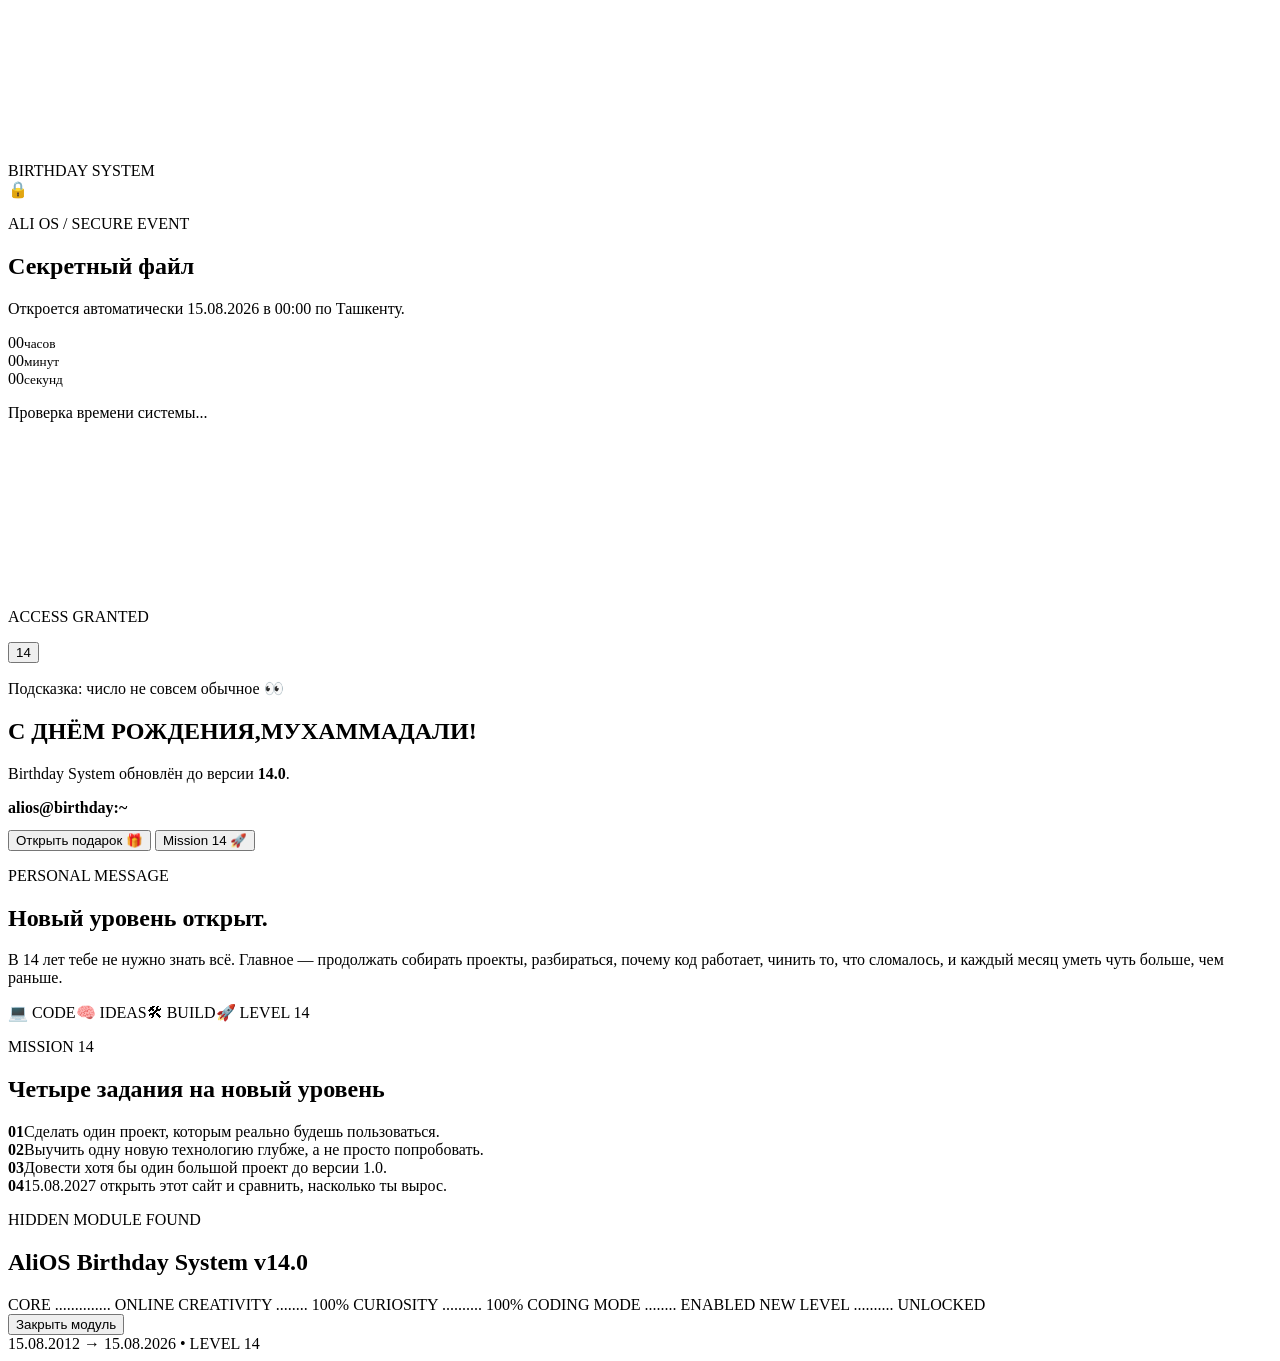
==== birthday/index.html @ af2188cc "Add birthday surprise page" ====
<!DOCTYPE html>
<html lang="ru">
<head>
  <meta charset="UTF-8">
  <meta name="viewport" content="width=device-width, initial-scale=1.0">
  <meta name="theme-color" content="#03050a">
  <title>Muhammadali • Level 14</title>
  <link rel="stylesheet" href="main.css">
</head>
<body>
  <canvas id="backgroundCanvas" aria-hidden="true"></canvas>

  <main id="lockedScreen" class="screen">
    <section class="glass-card lock-card">
      <div class="status-chip"><span class="dot"></span> BIRTHDAY SYSTEM</div>
      <div class="lock-icon">🔒</div>
      <p class="eyebrow">ALI OS / SECURE EVENT</p>
      <h1>Секретный файл</h1>
      <p class="muted">Откроется автоматически 15.08.2026 в 00:00 по Ташкенту.</p>

      <div class="countdown" aria-label="Обратный отсчёт">
        <div><span id="hours">00</span><small>часов</small></div>
        <div><span id="minutes">00</span><small>минут</small></div>
        <div><span id="seconds">00</span><small>секунд</small></div>
      </div>

      <div class="progress"><div id="progressBar"></div></div>
      <p id="lockStatus" class="tiny">Проверка времени системы...</p>
    </section>
  </main>

  <main id="birthdayScreen" class="screen hidden">
    <canvas id="confetti" aria-hidden="true"></canvas>

    <section class="birthday-content">
      <p class="access">ACCESS GRANTED</p>
      <button id="ageButton" class="age" aria-label="Возраст 14">14</button>
      <p class="hint">Подсказка: число не совсем обычное 👀</p>

      <h1 class="birthday-title">С ДНЁМ РОЖДЕНИЯ,<span>МУХАММАДАЛИ!</span></h1>
      <p class="lead">Birthday System обновлён до версии <b>14.0</b>.</p>

      <section class="terminal glass-card">
        <div class="terminal-top">
          <span></span><span></span><span></span>
          <b>alios@birthday:~</b>
        </div>
        <pre id="terminalText"></pre>
      </section>

      <div class="actions">
        <button id="surpriseButton" class="primary-btn">Открыть подарок 🎁</button>
        <button id="missionButton" class="ghost-btn">Mission 14 🚀</button>
      </div>

      <section id="secret" class="glass-card secret hidden">
        <p class="eyebrow">PERSONAL MESSAGE</p>
        <h2>Новый уровень открыт.</h2>
        <p>В 14 лет тебе не нужно знать всё. Главное — продолжать собирать проекты, разбираться, почему код работает, чинить то, что сломалось, и каждый месяц уметь чуть больше, чем раньше.</p>
        <div class="badges">
          <span>💻 CODE</span><span>🧠 IDEAS</span><span>🛠 BUILD</span><span>🚀 LEVEL 14</span>
        </div>
      </section>

      <section id="missionPanel" class="glass-card mission hidden">
        <p class="eyebrow">MISSION 14</p>
        <h2>Четыре задания на новый уровень</h2>
        <div class="mission-grid">
          <article><b>01</b><span>Сделать один проект, которым реально будешь пользоваться.</span></article>
          <article><b>02</b><span>Выучить одну новую технологию глубже, а не просто попробовать.</span></article>
          <article><b>03</b><span>Довести хотя бы один большой проект до версии 1.0.</span></article>
          <article><b>04</b><span>15.08.2027 открыть этот сайт и сравнить, насколько ты вырос.</span></article>
        </div>
      </section>

      <section id="easterEgg" class="easter-egg hidden">
        <div class="easter-window">
          <p class="eyebrow">HIDDEN MODULE FOUND</p>
          <h2>AliOS Birthday System v14.0</h2>
          <div class="boot-list">
            <span>CORE .............. ONLINE</span>
            <span>CREATIVITY ........ 100%</span>
            <span>CURIOSITY .......... 100%</span>
            <span>CODING MODE ........ ENABLED</span>
            <span>NEW LEVEL .......... UNLOCKED</span>
          </div>
          <button id="closeEgg" class="primary-btn">Закрыть модуль</button>
        </div>
      </section>

      <footer>15.08.2012 → 15.08.2026 • LEVEL 14</footer>
    </section>
  </main>

  <script src="main.js"></script>
</body>
</html>
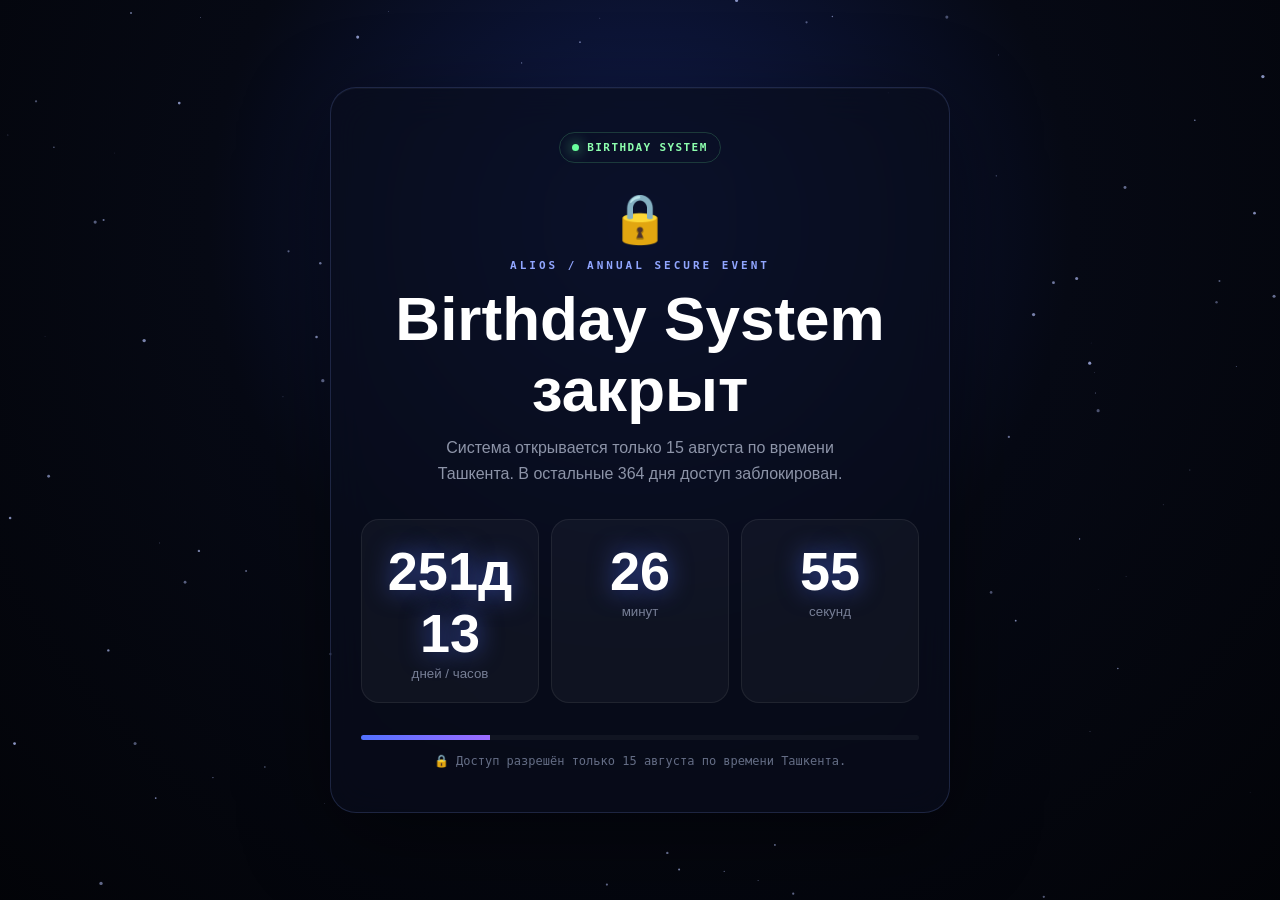
==== commit cb89de9e: "Update Birthday System annual lock" ====
--- a/birthday/index.html
+++ b/birthday/index.html
@@ -1,97 +1,8 @@
 <!DOCTYPE html>
-<html lang="ru">
-<head>
-  <meta charset="UTF-8">
-  <meta name="viewport" content="width=device-width, initial-scale=1.0">
-  <meta name="theme-color" content="#03050a">
-  <title>Muhammadali • Level 14</title>
-  <link rel="stylesheet" href="main.css">
-</head>
-<body>
-  <canvas id="backgroundCanvas" aria-hidden="true"></canvas>
-
-  <main id="lockedScreen" class="screen">
-    <section class="glass-card lock-card">
-      <div class="status-chip"><span class="dot"></span> BIRTHDAY SYSTEM</div>
-      <div class="lock-icon">🔒</div>
-      <p class="eyebrow">ALI OS / SECURE EVENT</p>
-      <h1>Секретный файл</h1>
-      <p class="muted">Откроется автоматически 15.08.2026 в 00:00 по Ташкенту.</p>
-
-      <div class="countdown" aria-label="Обратный отсчёт">
-        <div><span id="hours">00</span><small>часов</small></div>
-        <div><span id="minutes">00</span><small>минут</small></div>
-        <div><span id="seconds">00</span><small>секунд</small></div>
-      </div>
-
-      <div class="progress"><div id="progressBar"></div></div>
-      <p id="lockStatus" class="tiny">Проверка времени системы...</p>
-    </section>
-  </main>
-
-  <main id="birthdayScreen" class="screen hidden">
-    <canvas id="confetti" aria-hidden="true"></canvas>
-
-    <section class="birthday-content">
-      <p class="access">ACCESS GRANTED</p>
-      <button id="ageButton" class="age" aria-label="Возраст 14">14</button>
-      <p class="hint">Подсказка: число не совсем обычное 👀</p>
-
-      <h1 class="birthday-title">С ДНЁМ РОЖДЕНИЯ,<span>МУХАММАДАЛИ!</span></h1>
-      <p class="lead">Birthday System обновлён до версии <b>14.0</b>.</p>
-
-      <section class="terminal glass-card">
-        <div class="terminal-top">
-          <span></span><span></span><span></span>
-          <b>alios@birthday:~</b>
-        </div>
-        <pre id="terminalText"></pre>
-      </section>
-
-      <div class="actions">
-        <button id="surpriseButton" class="primary-btn">Открыть подарок 🎁</button>
-        <button id="missionButton" class="ghost-btn">Mission 14 🚀</button>
-      </div>
-
-      <section id="secret" class="glass-card secret hidden">
-        <p class="eyebrow">PERSONAL MESSAGE</p>
-        <h2>Новый уровень открыт.</h2>
-        <p>В 14 лет тебе не нужно знать всё. Главное — продолжать собирать проекты, разбираться, почему код работает, чинить то, что сломалось, и каждый месяц уметь чуть больше, чем раньше.</p>
-        <div class="badges">
-          <span>💻 CODE</span><span>🧠 IDEAS</span><span>🛠 BUILD</span><span>🚀 LEVEL 14</span>
-        </div>
-      </section>
-
-      <section id="missionPanel" class="glass-card mission hidden">
-        <p class="eyebrow">MISSION 14</p>
-        <h2>Четыре задания на новый уровень</h2>
-        <div class="mission-grid">
-          <article><b>01</b><span>Сделать один проект, которым реально будешь пользоваться.</span></article>
-          <article><b>02</b><span>Выучить одну новую технологию глубже, а не просто попробовать.</span></article>
-          <article><b>03</b><span>Довести хотя бы один большой проект до версии 1.0.</span></article>
-          <article><b>04</b><span>15.08.2027 открыть этот сайт и сравнить, насколько ты вырос.</span></article>
-        </div>
-      </section>
-
-      <section id="easterEgg" class="easter-egg hidden">
-        <div class="easter-window">
-          <p class="eyebrow">HIDDEN MODULE FOUND</p>
-          <h2>AliOS Birthday System v14.0</h2>
-          <div class="boot-list">
-            <span>CORE .............. ONLINE</span>
-            <span>CREATIVITY ........ 100%</span>
-            <span>CURIOSITY .......... 100%</span>
-            <span>CODING MODE ........ ENABLED</span>
-            <span>NEW LEVEL .......... UNLOCKED</span>
-          </div>
-          <button id="closeEgg" class="primary-btn">Закрыть модуль</button>
-        </div>
-      </section>
-
-      <footer>15.08.2012 → 15.08.2026 • LEVEL 14</footer>
-    </section>
-  </main>
-
-  <script src="main.js"></script>
-</body>
-</html>
+<html lang="ru"><head><meta charset="UTF-8"><meta name="viewport" content="width=device-width,initial-scale=1.0"><meta name="theme-color" content="#03050a"><title>Muhammadali • Birthday System</title><link rel="stylesheet" href="main.css?v=20260814-3"></head><body>
+<canvas id="backgroundCanvas" aria-hidden="true"></canvas>
+<main id="lockedScreen" class="screen"><section class="glass-card lock-card"><div class="status-chip"><span class="dot"></span> BIRTHDAY SYSTEM</div><div class="lock-icon">🔒</div><p class="eyebrow">ALIOS / ANNUAL SECURE EVENT</p><h1>Birthday System закрыт</h1><p class="muted">Система открывается только 15 августа по времени Ташкента. В остальные 364 дня доступ заблокирован.</p><div class="countdown"><div><span id="hours">00</span><small>дней / часов</small></div><div><span id="minutes">00</span><small>минут</small></div><div><span id="seconds">00</span><small>секунд</small></div></div><div class="progress"><div id="progressBar"></div></div><p id="lockStatus" class="tiny">Проверка времени системы...</p></section></main>
+<main id="birthdayScreen" class="screen hidden"><canvas id="confetti"></canvas><section class="birthday-content"><p class="access">ACCESS GRANTED • AUGUST 15</p><button id="ageButton" class="age">14</button><p class="hint">Подсказка: 👀 иногда стоит нажимать на странные вещи</p><h1 class="birthday-title">С ДНЁМ РОЖДЕНИЯ,<span>МУХАММАДАЛИ!</span></h1><p class="lead">Birthday System <b>14.0</b> активен только сегодня.</p><section class="terminal glass-card"><div class="terminal-top"><span></span><span></span><span></span><b>alios@birthday:~</b></div><pre id="terminalText"></pre></section><div class="actions"><button id="surpriseButton" class="primary-btn">Открыть подарок 🎁</button><button id="missionButton" class="ghost-btn">Mission 14 🚀</button></div>
+<section id="secret" class="glass-card secret hidden"><p class="eyebrow">PERSONAL MESSAGE</p><h2>Новый уровень открыт.</h2><p>Продолжай создавать проекты, понимать код глубже и доводить идеи до работающего результата.</p><div class="badges"><span>💻 CODE</span><span>🧠 IDEAS</span><span>🛠 BUILD</span><span>🚀 LEVEL 14</span></div></section>
+<section id="missionPanel" class="glass-card mission hidden"><p class="eyebrow">MISSION 14</p><h2>Четыре задания</h2><div class="mission-grid"><article><b>01</b><span>Сделать проект, которым будешь пользоваться.</span></article><article><b>02</b><span>Глубже изучить новую технологию.</span></article><article><b>03</b><span>Довести большой проект до версии 1.0.</span></article><article><b>04</b><span>15.08.2027 сравнить свой новый уровень.</span></article></div></section>
+<section id="easterEgg" class="easter-egg hidden"><div class="easter-window"><p class="eyebrow">HIDDEN MODULE FOUND</p><h2>AliOS Birthday System v14.0</h2><div class="boot-list"><span>CORE .............. ONLINE</span><span>CREATIVITY ........ 100%</span><span>CURIOSITY .......... 100%</span><span>CODING MODE ........ ENABLED</span><span>NEW LEVEL .......... UNLOCKED</span></div><button id="closeEgg" class="primary-btn">Закрыть модуль</button></div></section><footer>15.08.2012 • ANNUAL ACCESS WINDOW: 15 AUGUST</footer></section></main><script src="main.js?v=20260814-3"></script></body></html>
--- a/birthday/main.css
+++ b/birthday/main.css
@@ -0,0 +1 @@
+*{box-sizing:border-box}html{scroll-behavior:smooth}body{margin:0;background:#03050a;color:#fff;font-family:Inter,Poppins,Arial,sans-serif;overflow-x:hidden}button{font:inherit}.hidden{display:none!important}.screen{position:relative;min-height:100vh;display:flex;align-items:center;justify-content:center;padding:32px 18px}#backgroundCanvas,#confetti{position:fixed;inset:0;width:100%;height:100%;pointer-events:none}#backgroundCanvas{z-index:0}#confetti{z-index:2}.glass-card{background:rgba(9,13,29,.72);border:1px solid rgba(135,159,255,.18);box-shadow:0 25px 90px rgba(0,0,0,.45),inset 0 1px rgba(255,255,255,.04);backdrop-filter:blur(20px);border-radius:26px}.lock-card{position:relative;z-index:1;width:min(620px,100%);padding:44px 30px;text-align:center}.status-chip{display:inline-flex;gap:8px;align-items:center;padding:8px 12px;border:1px solid rgba(109,255,154,.18);border-radius:999px;font:700 11px monospace;letter-spacing:1.4px;color:#8dffae}.dot{width:7px;height:7px;border-radius:50%;background:#69ff9c;box-shadow:0 0 14px #69ff9c}.lock-icon{font-size:48px;margin:28px 0 12px}.eyebrow{font:700 11px monospace;letter-spacing:3px;color:#91a6ff}.lock-card h1{margin:8px 0 10px;font-size:clamp(34px,8vw,62px)}.muted{margin:0 auto;color:#8d94a8;max-width:440px;line-height:1.6}.countdown{display:grid;grid-template-columns:repeat(3,1fr);gap:12px;margin:32px 0}.countdown div{padding:20px 8px;background:rgba(255,255,255,.035);border:1px solid rgba(255,255,255,.07);border-radius:18px}.countdown span{display:block;font-size:clamp(30px,8vw,54px);font-weight:800;text-shadow:0 0 25px rgba(81,111,255,.6)}.countdown small{color:#777f96}.progress{height:5px;background:#111522;border-radius:99px;overflow:hidden}.progress div{height:100%;width:0;background:linear-gradient(90deg,#5271ff,#9b6cff);transition:width .5s}.tiny{font:12px monospace;color:#646d85;margin:14px 0 0}.birthday-content{position:relative;z-index:3;width:min(880px,100%);text-align:center;padding:50px 0}.access{font:700 12px monospace;letter-spacing:5px;color:#75ffa1;animation:pulse 1.2s infinite alternate}.age{display:block;margin:8px auto 0;border:0;background:linear-gradient(180deg,#fff,#91a9ff 55%,#4968ff);background-clip:text;-webkit-background-clip:text;color:transparent;font-size:clamp(130px,32vw,260px);font-weight:900;line-height:.85;cursor:pointer;filter:drop-shadow(0 0 35px rgba(73,104,255,.35));animation:levelIn 1s cubic-bezier(.16,.8,.25,1)}.hint{font-size:12px;color:#505970;margin:12px 0 26px}.birthday-title{font-size:clamp(28px,7vw,54px);line-height:1.05;margin:0}.birthday-title span{display:block;color:#8fa7ff}.lead{color:#9098ad;font-size:18px}.terminal{margin:36px auto 24px;max-width:680px;text-align:left;overflow:hidden}.terminal-top{height:44px;background:#0e1119;display:flex;align-items:center;gap:7px;padding:0 14px}.terminal-top span{width:10px;height:10px;border-radius:50%;background:#ff605c}.terminal-top span:nth-child(2){background:#ffbd44}.terminal-top span:nth-child(3){background:#00ca4e}.terminal-top b{margin-left:8px;color:#697187;font:11px monospace}.terminal pre{min-height:210px;margin:0;padding:22px;color:#80ffa7;font:13px/1.75 Consolas,monospace;white-space:pre-wrap}.actions{display:flex;justify-content:center;gap:12px;flex-wrap:wrap}.primary-btn,.ghost-btn{border-radius:14px;padding:15px 22px;font-weight:800;cursor:pointer;transition:.2s}.primary-btn{border:0;background:#fff;color:#080a10}.ghost-btn{color:#fff;background:rgba(255,255,255,.04);border:1px solid rgba(255,255,255,.12)}.primary-btn:hover,.ghost-btn:hover{transform:translateY(-3px)}.secret,.mission{max-width:680px;margin:24px auto 0;padding:30px;text-align:left;animation:reveal .5s ease}.secret h2,.mission h2{font-size:30px;margin:8px 0 12px}.secret>p:not(.eyebrow){color:#a5abba;line-height:1.75}.badges{display:flex;gap:8px;flex-wrap:wrap;margin-top:20px}.badges span{padding:9px 12px;border-radius:10px;background:rgba(110,137,255,.09);border:1px solid rgba(110,137,255,.18);font:700 11px monospace}.mission-grid{display:grid;grid-template-columns:1fr 1fr;gap:10px}.mission-grid article{padding:18px;border:1px solid rgba(255,255,255,.07);border-radius:15px;background:rgba(255,255,255,.025)}.mission-grid b{display:block;color:#88a0ff;font:22px monospace;margin-bottom:8px}.mission-grid span{color:#a5abba;line-height:1.5}.easter-egg{position:fixed;z-index:20;inset:0;background:rgba(0,0,0,.88);display:flex;align-items:center;justify-content:center;padding:20px}.easter-window{width:min(620px,100%);border:1px solid #5271ff;border-radius:22px;background:#060914;box-shadow:0 0 100px rgba(82,113,255,.28);padding:34px;text-align:left;animation:levelIn .45s ease}.easter-window h2{font-size:clamp(26px,7vw,44px)}.boot-list{display:grid;gap:10px;margin:25px 0;color:#79ffa1;font:13px/1.6 monospace}footer{margin-top:45px;color:#424a60;font:11px monospace;letter-spacing:2px}@keyframes pulse{to{opacity:.35}}@keyframes levelIn{from{opacity:0;transform:scale(.55) rotate(-5deg)}to{opacity:1;transform:none}}@keyframes reveal{from{opacity:0;transform:translateY(18px)}to{opacity:1;transform:none}}@media(max-width:600px){.lock-card{padding:34px 16px}.countdown{gap:7px}.countdown div{padding:16px 5px}.mission-grid{grid-template-columns:1fr}.terminal pre{font-size:11px}.secret,.mission{padding:22px}.birthday-content{padding-top:30px}}
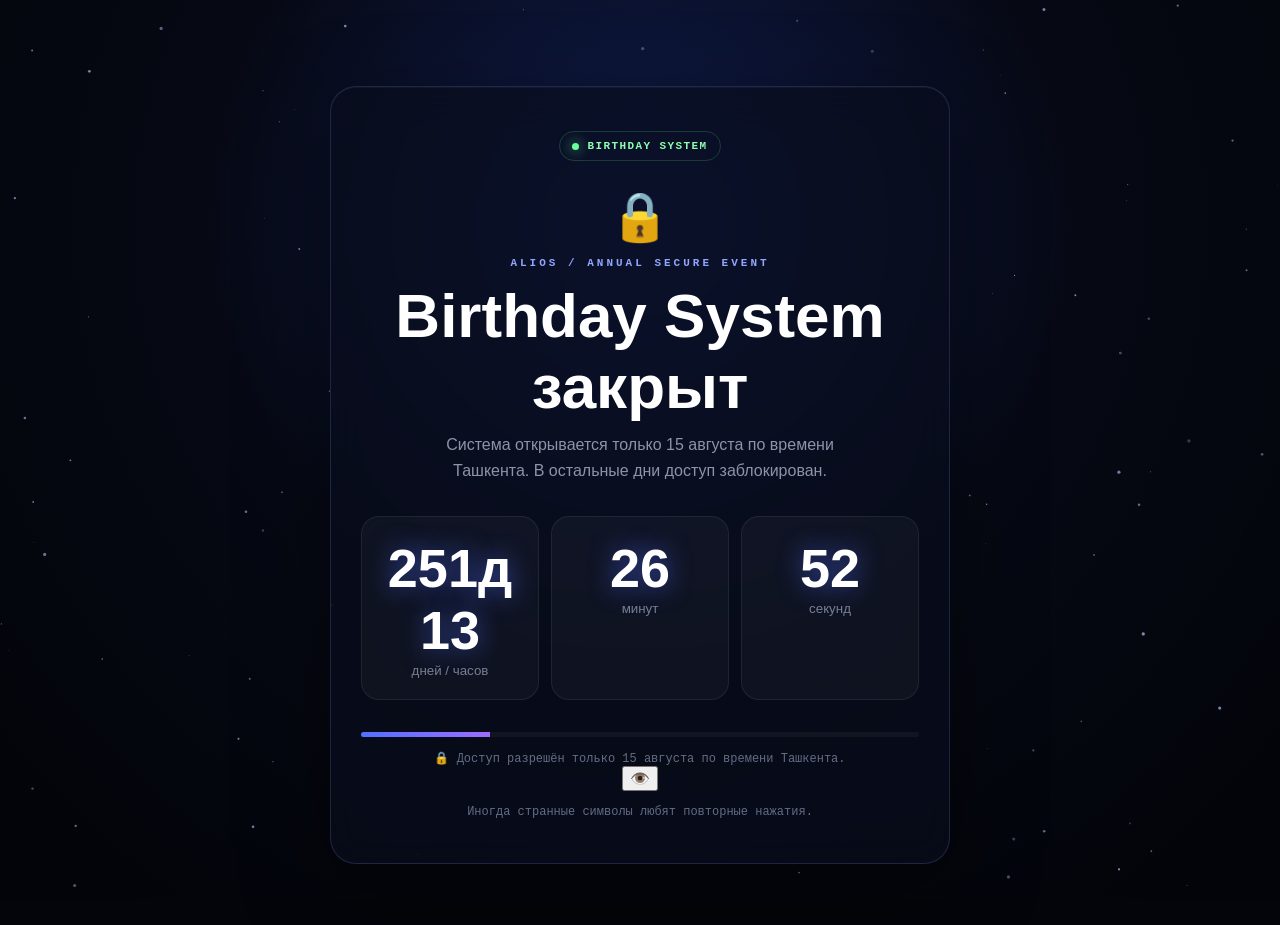
==== commit 29822f38: "Improve birthday navigation and theme" ====
--- a/birthday/index.html
+++ b/birthday/index.html
@@ -1,8 +1,96 @@
 <!DOCTYPE html>
-<html lang="ru"><head><meta charset="UTF-8"><meta name="viewport" content="width=device-width,initial-scale=1.0"><meta name="theme-color" content="#03050a"><title>Muhammadali • Birthday System</title><link rel="stylesheet" href="main.css?v=20260814-3"></head><body>
-<canvas id="backgroundCanvas" aria-hidden="true"></canvas>
-<main id="lockedScreen" class="screen"><section class="glass-card lock-card"><div class="status-chip"><span class="dot"></span> BIRTHDAY SYSTEM</div><div class="lock-icon">🔒</div><p class="eyebrow">ALIOS / ANNUAL SECURE EVENT</p><h1>Birthday System закрыт</h1><p class="muted">Система открывается только 15 августа по времени Ташкента. В остальные 364 дня доступ заблокирован.</p><div class="countdown"><div><span id="hours">00</span><small>дней / часов</small></div><div><span id="minutes">00</span><small>минут</small></div><div><span id="seconds">00</span><small>секунд</small></div></div><div class="progress"><div id="progressBar"></div></div><p id="lockStatus" class="tiny">Проверка времени системы...</p></section></main>
-<main id="birthdayScreen" class="screen hidden"><canvas id="confetti"></canvas><section class="birthday-content"><p class="access">ACCESS GRANTED • AUGUST 15</p><button id="ageButton" class="age">14</button><p class="hint">Подсказка: 👀 иногда стоит нажимать на странные вещи</p><h1 class="birthday-title">С ДНЁМ РОЖДЕНИЯ,<span>МУХАММАДАЛИ!</span></h1><p class="lead">Birthday System <b>14.0</b> активен только сегодня.</p><section class="terminal glass-card"><div class="terminal-top"><span></span><span></span><span></span><b>alios@birthday:~</b></div><pre id="terminalText"></pre></section><div class="actions"><button id="surpriseButton" class="primary-btn">Открыть подарок 🎁</button><button id="missionButton" class="ghost-btn">Mission 14 🚀</button></div>
-<section id="secret" class="glass-card secret hidden"><p class="eyebrow">PERSONAL MESSAGE</p><h2>Новый уровень открыт.</h2><p>Продолжай создавать проекты, понимать код глубже и доводить идеи до работающего результата.</p><div class="badges"><span>💻 CODE</span><span>🧠 IDEAS</span><span>🛠 BUILD</span><span>🚀 LEVEL 14</span></div></section>
-<section id="missionPanel" class="glass-card mission hidden"><p class="eyebrow">MISSION 14</p><h2>Четыре задания</h2><div class="mission-grid"><article><b>01</b><span>Сделать проект, которым будешь пользоваться.</span></article><article><b>02</b><span>Глубже изучить новую технологию.</span></article><article><b>03</b><span>Довести большой проект до версии 1.0.</span></article><article><b>04</b><span>15.08.2027 сравнить свой новый уровень.</span></article></div></section>
-<section id="easterEgg" class="easter-egg hidden"><div class="easter-window"><p class="eyebrow">HIDDEN MODULE FOUND</p><h2>AliOS Birthday System v14.0</h2><div class="boot-list"><span>CORE .............. ONLINE</span><span>CREATIVITY ........ 100%</span><span>CURIOSITY .......... 100%</span><span>CODING MODE ........ ENABLED</span><span>NEW LEVEL .......... UNLOCKED</span></div><button id="closeEgg" class="primary-btn">Закрыть модуль</button></div></section><footer>15.08.2012 • ANNUAL ACCESS WINDOW: 15 AUGUST</footer></section></main><script src="main.js?v=20260814-3"></script></body></html>+<html lang="ru">
+<head>
+  <meta charset="UTF-8">
+  <meta name="viewport" content="width=device-width,initial-scale=1.0">
+  <meta name="theme-color" content="#03050a">
+  <title>Muhammadali • Birthday System</title>
+  <link rel="stylesheet" href="main.css?v=20260814-5">
+</head>
+<body>
+  <canvas id="backgroundCanvas" aria-hidden="true"></canvas>
+
+  <nav class="system-nav" aria-label="Birthday navigation">
+    <a class="nav-pill" href="../?v=20260814-5">← Назад</a>
+    <button class="nav-pill" id="birthdayThemeButton" type="button" aria-label="Сменить тему">☀️ Светлая</button>
+  </nav>
+
+  <main id="lockedScreen" class="screen">
+    <section class="glass-card lock-card">
+      <div class="status-chip"><span class="dot"></span> BIRTHDAY SYSTEM</div>
+      <div class="lock-icon">🔒</div>
+      <p class="eyebrow">ALIOS / ANNUAL SECURE EVENT</p>
+      <h1>Birthday System закрыт</h1>
+      <p class="muted">Система открывается только 15 августа по времени Ташкента. В остальные дни доступ заблокирован.</p>
+      <div class="countdown">
+        <div><span id="hours">00</span><small>дней / часов</small></div>
+        <div><span id="minutes">00</span><small>минут</small></div>
+        <div><span id="seconds">00</span><small>секунд</small></div>
+      </div>
+      <div class="progress"><div id="progressBar"></div></div>
+      <p id="lockStatus" class="tiny">Проверка времени системы...</p>
+      <button id="lockedEgg" class="egg-hint no-select" type="button" aria-label="Скрытая подсказка">👁️</button>
+      <p id="lockedEggText" class="tiny no-select">Иногда странные символы любят повторные нажатия.</p>
+    </section>
+  </main>
+
+  <main id="birthdayScreen" class="screen hidden">
+    <canvas id="confetti" aria-hidden="true"></canvas>
+    <section class="birthday-content">
+      <p class="access">ACCESS GRANTED • AUGUST 15</p>
+      <button id="ageButton" class="age no-select" type="button">14</button>
+      <p class="hint no-select">Подсказка: 👀 иногда стоит нажимать на странные вещи</p>
+      <h1 class="birthday-title no-select">С ДНЁМ РОЖДЕНИЯ,<span>МУХАММАДАЛИ!</span></h1>
+      <p class="lead">Birthday System <b>14.0</b> активен только сегодня.</p>
+
+      <section class="terminal glass-card">
+        <div class="terminal-top"><span></span><span></span><span></span><b>alios@birthday:~</b></div>
+        <pre id="terminalText"></pre>
+      </section>
+
+      <div class="actions">
+        <button id="surpriseButton" class="primary-btn" type="button">Открыть подарок 🎁</button>
+        <button id="missionButton" class="ghost-btn" type="button">Mission 14 🚀</button>
+      </div>
+
+      <section id="secret" class="glass-card secret hidden">
+        <p class="eyebrow">PERSONAL MESSAGE</p><h2>Новый уровень открыт.</h2>
+        <p>Продолжай создавать проекты, понимать код глубже и доводить идеи до работающего результата.</p>
+        <div class="badges"><span>💻 CODE</span><span>🧠 IDEAS</span><span>🛠 BUILD</span><span>🚀 LEVEL 14</span></div>
+      </section>
+
+      <section id="missionPanel" class="glass-card mission hidden">
+        <p class="eyebrow">MISSION 14</p><h2>Четыре задания</h2>
+        <div class="mission-grid">
+          <article><b>01</b><span>Сделать проект, которым будешь пользоваться.</span></article>
+          <article><b>02</b><span>Глубже изучить новую технологию.</span></article>
+          <article><b>03</b><span>Довести большой проект до версии 1.0.</span></article>
+          <article><b>04</b><span>15.08.2027 сравнить свой новый уровень.</span></article>
+        </div>
+      </section>
+
+      <section id="easterEgg" class="easter-egg hidden">
+        <div class="easter-window">
+          <p class="eyebrow">HIDDEN MODULE FOUND</p>
+          <h2>AliOS Birthday System v14.0</h2>
+          <div class="boot-list"><span>CORE .............. ONLINE</span><span>CREATIVITY ........ 100%</span><span>CURIOSITY .......... 100%</span><span>CODING MODE ........ ENABLED</span><span>NEW LEVEL .......... UNLOCKED</span></div>
+          <button id="closeEgg" class="primary-btn" type="button">Закрыть модуль</button>
+        </div>
+      </section>
+
+      <footer><button id="devTrigger" class="footer-trigger no-select" type="button">15.08.2012 • ALIOS BDAY</button></footer>
+    </section>
+  </main>
+
+  <section id="devPanel" class="dev-panel hidden" aria-live="polite">
+    <div class="dev-window glass-card">
+      <p class="eyebrow">DEVELOPER MODE</p>
+      <h2>Birthday Diagnostics</h2>
+      <div class="boot-list"><span>TIMEZONE ........ Asia/Tashkent</span><span>ANNUAL LOCK ..... ENABLED</span><span>THEME SYNC ...... ENABLED</span><span>COMMENTS ADMIN .. REQUIRES SERVER AUTH</span></div>
+      <button id="closeDevPanel" class="primary-btn" type="button">Закрыть</button>
+    </div>
+  </section>
+
+  <script src="main.js?v=20260814-5"></script>
+</body>
+</html>
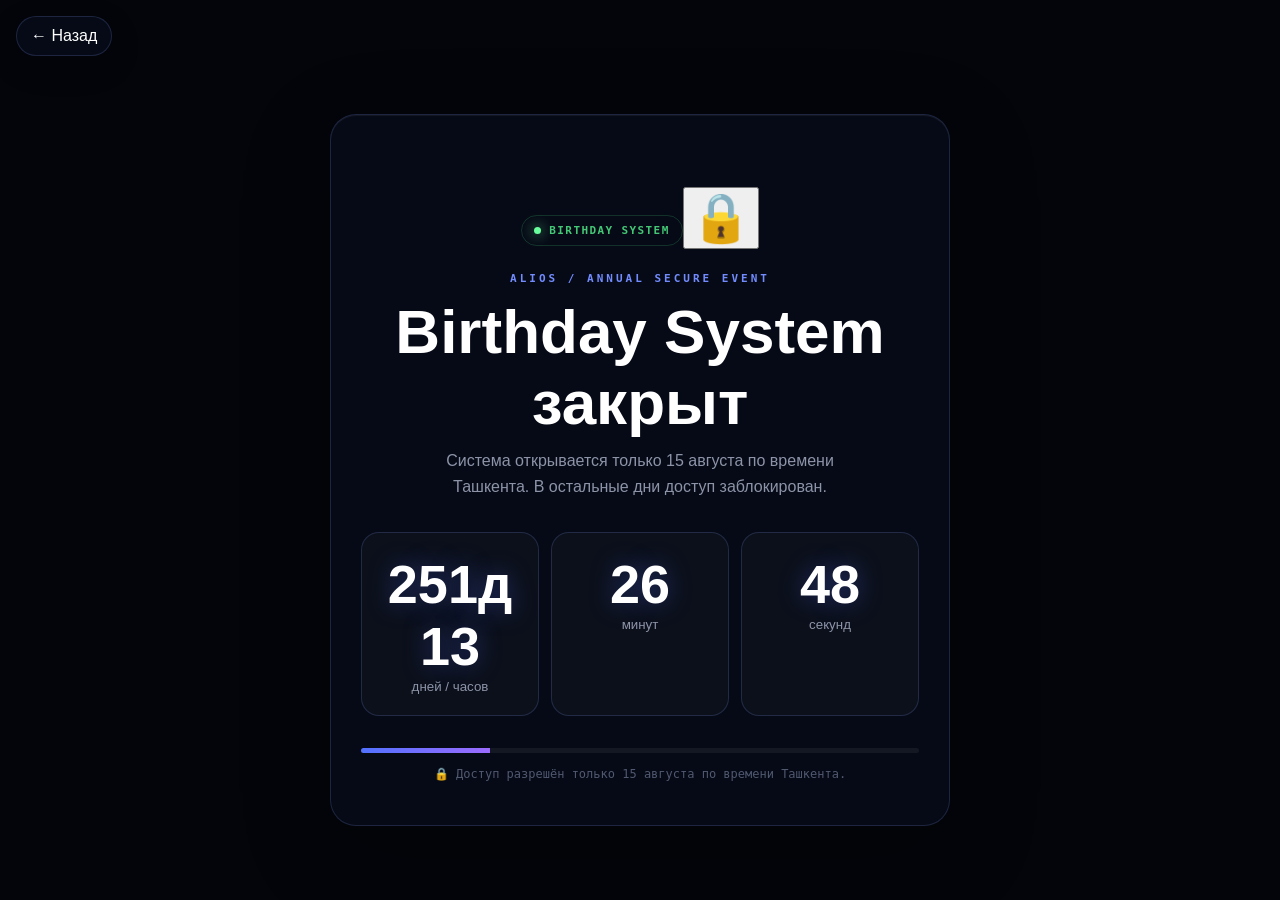
==== commit 0864dd97: "Simplify birthday system controls" ====
--- a/birthday/index.html
+++ b/birthday/index.html
@@ -1,96 +1,3 @@
-<!DOCTYPE html>
-<html lang="ru">
-<head>
-  <meta charset="UTF-8">
-  <meta name="viewport" content="width=device-width,initial-scale=1.0">
-  <meta name="theme-color" content="#03050a">
-  <title>Muhammadali • Birthday System</title>
-  <link rel="stylesheet" href="main.css?v=20260814-5">
-</head>
-<body>
-  <canvas id="backgroundCanvas" aria-hidden="true"></canvas>
-
-  <nav class="system-nav" aria-label="Birthday navigation">
-    <a class="nav-pill" href="../?v=20260814-5">← Назад</a>
-    <button class="nav-pill" id="birthdayThemeButton" type="button" aria-label="Сменить тему">☀️ Светлая</button>
-  </nav>
-
-  <main id="lockedScreen" class="screen">
-    <section class="glass-card lock-card">
-      <div class="status-chip"><span class="dot"></span> BIRTHDAY SYSTEM</div>
-      <div class="lock-icon">🔒</div>
-      <p class="eyebrow">ALIOS / ANNUAL SECURE EVENT</p>
-      <h1>Birthday System закрыт</h1>
-      <p class="muted">Система открывается только 15 августа по времени Ташкента. В остальные дни доступ заблокирован.</p>
-      <div class="countdown">
-        <div><span id="hours">00</span><small>дней / часов</small></div>
-        <div><span id="minutes">00</span><small>минут</small></div>
-        <div><span id="seconds">00</span><small>секунд</small></div>
-      </div>
-      <div class="progress"><div id="progressBar"></div></div>
-      <p id="lockStatus" class="tiny">Проверка времени системы...</p>
-      <button id="lockedEgg" class="egg-hint no-select" type="button" aria-label="Скрытая подсказка">👁️</button>
-      <p id="lockedEggText" class="tiny no-select">Иногда странные символы любят повторные нажатия.</p>
-    </section>
-  </main>
-
-  <main id="birthdayScreen" class="screen hidden">
-    <canvas id="confetti" aria-hidden="true"></canvas>
-    <section class="birthday-content">
-      <p class="access">ACCESS GRANTED • AUGUST 15</p>
-      <button id="ageButton" class="age no-select" type="button">14</button>
-      <p class="hint no-select">Подсказка: 👀 иногда стоит нажимать на странные вещи</p>
-      <h1 class="birthday-title no-select">С ДНЁМ РОЖДЕНИЯ,<span>МУХАММАДАЛИ!</span></h1>
-      <p class="lead">Birthday System <b>14.0</b> активен только сегодня.</p>
-
-      <section class="terminal glass-card">
-        <div class="terminal-top"><span></span><span></span><span></span><b>alios@birthday:~</b></div>
-        <pre id="terminalText"></pre>
-      </section>
-
-      <div class="actions">
-        <button id="surpriseButton" class="primary-btn" type="button">Открыть подарок 🎁</button>
-        <button id="missionButton" class="ghost-btn" type="button">Mission 14 🚀</button>
-      </div>
-
-      <section id="secret" class="glass-card secret hidden">
-        <p class="eyebrow">PERSONAL MESSAGE</p><h2>Новый уровень открыт.</h2>
-        <p>Продолжай создавать проекты, понимать код глубже и доводить идеи до работающего результата.</p>
-        <div class="badges"><span>💻 CODE</span><span>🧠 IDEAS</span><span>🛠 BUILD</span><span>🚀 LEVEL 14</span></div>
-      </section>
-
-      <section id="missionPanel" class="glass-card mission hidden">
-        <p class="eyebrow">MISSION 14</p><h2>Четыре задания</h2>
-        <div class="mission-grid">
-          <article><b>01</b><span>Сделать проект, которым будешь пользоваться.</span></article>
-          <article><b>02</b><span>Глубже изучить новую технологию.</span></article>
-          <article><b>03</b><span>Довести большой проект до версии 1.0.</span></article>
-          <article><b>04</b><span>15.08.2027 сравнить свой новый уровень.</span></article>
-        </div>
-      </section>
-
-      <section id="easterEgg" class="easter-egg hidden">
-        <div class="easter-window">
-          <p class="eyebrow">HIDDEN MODULE FOUND</p>
-          <h2>AliOS Birthday System v14.0</h2>
-          <div class="boot-list"><span>CORE .............. ONLINE</span><span>CREATIVITY ........ 100%</span><span>CURIOSITY .......... 100%</span><span>CODING MODE ........ ENABLED</span><span>NEW LEVEL .......... UNLOCKED</span></div>
-          <button id="closeEgg" class="primary-btn" type="button">Закрыть модуль</button>
-        </div>
-      </section>
-
-      <footer><button id="devTrigger" class="footer-trigger no-select" type="button">15.08.2012 • ALIOS BDAY</button></footer>
-    </section>
-  </main>
-
-  <section id="devPanel" class="dev-panel hidden" aria-live="polite">
-    <div class="dev-window glass-card">
-      <p class="eyebrow">DEVELOPER MODE</p>
-      <h2>Birthday Diagnostics</h2>
-      <div class="boot-list"><span>TIMEZONE ........ Asia/Tashkent</span><span>ANNUAL LOCK ..... ENABLED</span><span>THEME SYNC ...... ENABLED</span><span>COMMENTS ADMIN .. REQUIRES SERVER AUTH</span></div>
-      <button id="closeDevPanel" class="primary-btn" type="button">Закрыть</button>
-    </div>
-  </section>
-
-  <script src="main.js?v=20260814-5"></script>
-</body>
-</html>+<!DOCTYPE html><html lang="ru"><head><meta charset="UTF-8"><meta name="viewport" content="width=device-width,initial-scale=1.0"><meta name="theme-color" content="#03050a"><title>Muhammadali • Birthday System</title><link rel="stylesheet" href="main.css?v=20260814-6"></head><body><canvas id="backgroundCanvas" aria-hidden="true"></canvas><nav class="system-nav"><a class="nav-pill no-select" href="../?v=20260814-6">← Назад</a></nav><div id="devIndicator" class="dev-indicator hidden">DEV MODE • ON</div>
+<main id="lockedScreen" class="screen"><section class="glass-card lock-card"><div class="status-chip"><span class="dot"></span> BIRTHDAY SYSTEM</div><button id="lockEgg" class="lock-icon no-select" type="button" aria-label="Замок">🔒</button><p class="eyebrow">ALIOS / ANNUAL SECURE EVENT</p><h1>Birthday System закрыт</h1><p class="muted">Система открывается только 15 августа по времени Ташкента. В остальные дни доступ заблокирован.</p><div class="countdown"><div><span id="hours">00</span><small>дней / часов</small></div><div><span id="minutes">00</span><small>минут</small></div><div><span id="seconds">00</span><small>секунд</small></div></div><div class="progress"><div id="progressBar"></div></div><p id="lockStatus" class="tiny">Проверка времени системы...</p></section></main>
+<main id="birthdayScreen" class="screen hidden"><canvas id="confetti"></canvas><section class="birthday-content"><p class="access">ACCESS GRANTED • AUGUST 15</p><button id="ageButton" class="age no-select" type="button">14</button><p class="hint no-select">Birthday System 14.0</p><h1 class="birthday-title no-select">С ДНЁМ РОЖДЕНИЯ,<span>МУХАММАДАЛИ!</span></h1><p class="lead">Birthday System <b>14.0</b> активен.</p><section class="terminal glass-card"><div class="terminal-top"><span></span><span></span><span></span><b>alios@birthday:~</b></div><pre id="terminalText"></pre></section><div class="actions"><button id="surpriseButton" class="primary-btn" type="button">Открыть подарок 🎁</button><button id="missionButton" class="ghost-btn" type="button">Mission 14 🚀</button></div><section id="secret" class="glass-card secret hidden"><p class="eyebrow">PERSONAL MESSAGE</p><h2>Новый уровень открыт.</h2><p>Продолжай создавать проекты, понимать код глубже и доводить идеи до работающего результата.</p><div class="badges"><span>💻 CODE</span><span>🧠 IDEAS</span><span>🛠 BUILD</span><span>🚀 LEVEL 14</span></div></section><section id="missionPanel" class="glass-card mission hidden"><p class="eyebrow">MISSION 14</p><h2>Четыре задания</h2><div class="mission-grid"><article><b>01</b><span>Сделать проект, которым будешь пользоваться.</span></article><article><b>02</b><span>Глубже изучить новую технологию.</span></article><article><b>03</b><span>Довести большой проект до версии 1.0.</span></article><article><b>04</b><span>15.08.2027 сравнить свой новый уровень.</span></article></div></section><section id="easterEgg" class="easter-egg hidden"><div class="easter-window"><p class="eyebrow">HIDDEN MODULE FOUND</p><h2>AliOS Birthday System v14.0</h2><div class="boot-list"><span>CORE .............. ONLINE</span><span>CREATIVITY ........ 100%</span><span>CURIOSITY .......... 100%</span><span>CODING MODE ........ ENABLED</span><span>NEW LEVEL .......... UNLOCKED</span></div><button id="closeEgg" class="primary-btn" type="button">Закрыть модуль</button></div></section><footer>15.08.2012 • ANNUAL ACCESS</footer></section></main><script src="main.js?v=20260814-6"></script></body></html>
--- a/birthday/main.css
+++ b/birthday/main.css
@@ -1 +1 @@
-*{box-sizing:border-box}html{scroll-behavior:smooth}body{margin:0;background:#03050a;color:#fff;font-family:Inter,Poppins,Arial,sans-serif;overflow-x:hidden}button{font:inherit}.hidden{display:none!important}.screen{position:relative;min-height:100vh;display:flex;align-items:center;justify-content:center;padding:32px 18px}#backgroundCanvas,#confetti{position:fixed;inset:0;width:100%;height:100%;pointer-events:none}#backgroundCanvas{z-index:0}#confetti{z-index:2}.glass-card{background:rgba(9,13,29,.72);border:1px solid rgba(135,159,255,.18);box-shadow:0 25px 90px rgba(0,0,0,.45),inset 0 1px rgba(255,255,255,.04);backdrop-filter:blur(20px);border-radius:26px}.lock-card{position:relative;z-index:1;width:min(620px,100%);padding:44px 30px;text-align:center}.status-chip{display:inline-flex;gap:8px;align-items:center;padding:8px 12px;border:1px solid rgba(109,255,154,.18);border-radius:999px;font:700 11px monospace;letter-spacing:1.4px;color:#8dffae}.dot{width:7px;height:7px;border-radius:50%;background:#69ff9c;box-shadow:0 0 14px #69ff9c}.lock-icon{font-size:48px;margin:28px 0 12px}.eyebrow{font:700 11px monospace;letter-spacing:3px;color:#91a6ff}.lock-card h1{margin:8px 0 10px;font-size:clamp(34px,8vw,62px)}.muted{margin:0 auto;color:#8d94a8;max-width:440px;line-height:1.6}.countdown{display:grid;grid-template-columns:repeat(3,1fr);gap:12px;margin:32px 0}.countdown div{padding:20px 8px;background:rgba(255,255,255,.035);border:1px solid rgba(255,255,255,.07);border-radius:18px}.countdown span{display:block;font-size:clamp(30px,8vw,54px);font-weight:800;text-shadow:0 0 25px rgba(81,111,255,.6)}.countdown small{color:#777f96}.progress{height:5px;background:#111522;border-radius:99px;overflow:hidden}.progress div{height:100%;width:0;background:linear-gradient(90deg,#5271ff,#9b6cff);transition:width .5s}.tiny{font:12px monospace;color:#646d85;margin:14px 0 0}.birthday-content{position:relative;z-index:3;width:min(880px,100%);text-align:center;padding:50px 0}.access{font:700 12px monospace;letter-spacing:5px;color:#75ffa1;animation:pulse 1.2s infinite alternate}.age{display:block;margin:8px auto 0;border:0;background:linear-gradient(180deg,#fff,#91a9ff 55%,#4968ff);background-clip:text;-webkit-background-clip:text;color:transparent;font-size:clamp(130px,32vw,260px);font-weight:900;line-height:.85;cursor:pointer;filter:drop-shadow(0 0 35px rgba(73,104,255,.35));animation:levelIn 1s cubic-bezier(.16,.8,.25,1)}.hint{font-size:12px;color:#505970;margin:12px 0 26px}.birthday-title{font-size:clamp(28px,7vw,54px);line-height:1.05;margin:0}.birthday-title span{display:block;color:#8fa7ff}.lead{color:#9098ad;font-size:18px}.terminal{margin:36px auto 24px;max-width:680px;text-align:left;overflow:hidden}.terminal-top{height:44px;background:#0e1119;display:flex;align-items:center;gap:7px;padding:0 14px}.terminal-top span{width:10px;height:10px;border-radius:50%;background:#ff605c}.terminal-top span:nth-child(2){background:#ffbd44}.terminal-top span:nth-child(3){background:#00ca4e}.terminal-top b{margin-left:8px;color:#697187;font:11px monospace}.terminal pre{min-height:210px;margin:0;padding:22px;color:#80ffa7;font:13px/1.75 Consolas,monospace;white-space:pre-wrap}.actions{display:flex;justify-content:center;gap:12px;flex-wrap:wrap}.primary-btn,.ghost-btn{border-radius:14px;padding:15px 22px;font-weight:800;cursor:pointer;transition:.2s}.primary-btn{border:0;background:#fff;color:#080a10}.ghost-btn{color:#fff;background:rgba(255,255,255,.04);border:1px solid rgba(255,255,255,.12)}.primary-btn:hover,.ghost-btn:hover{transform:translateY(-3px)}.secret,.mission{max-width:680px;margin:24px auto 0;padding:30px;text-align:left;animation:reveal .5s ease}.secret h2,.mission h2{font-size:30px;margin:8px 0 12px}.secret>p:not(.eyebrow){color:#a5abba;line-height:1.75}.badges{display:flex;gap:8px;flex-wrap:wrap;margin-top:20px}.badges span{padding:9px 12px;border-radius:10px;background:rgba(110,137,255,.09);border:1px solid rgba(110,137,255,.18);font:700 11px monospace}.mission-grid{display:grid;grid-template-columns:1fr 1fr;gap:10px}.mission-grid article{padding:18px;border:1px solid rgba(255,255,255,.07);border-radius:15px;background:rgba(255,255,255,.025)}.mission-grid b{display:block;color:#88a0ff;font:22px monospace;margin-bottom:8px}.mission-grid span{color:#a5abba;line-height:1.5}.easter-egg{position:fixed;z-index:20;inset:0;background:rgba(0,0,0,.88);display:flex;align-items:center;justify-content:center;padding:20px}.easter-window{width:min(620px,100%);border:1px solid #5271ff;border-radius:22px;background:#060914;box-shadow:0 0 100px rgba(82,113,255,.28);padding:34px;text-align:left;animation:levelIn .45s ease}.easter-window h2{font-size:clamp(26px,7vw,44px)}.boot-list{display:grid;gap:10px;margin:25px 0;color:#79ffa1;font:13px/1.6 monospace}footer{margin-top:45px;color:#424a60;font:11px monospace;letter-spacing:2px}@keyframes pulse{to{opacity:.35}}@keyframes levelIn{from{opacity:0;transform:scale(.55) rotate(-5deg)}to{opacity:1;transform:none}}@keyframes reveal{from{opacity:0;transform:translateY(18px)}to{opacity:1;transform:none}}@media(max-width:600px){.lock-card{padding:34px 16px}.countdown{gap:7px}.countdown div{padding:16px 5px}.mission-grid{grid-template-columns:1fr}.terminal pre{font-size:11px}.secret,.mission{padding:22px}.birthday-content{padding-top:30px}}+*{box-sizing:border-box}html{scroll-behavior:smooth}body{--bg:#03050a;--fg:#fff;--card:rgba(9,13,29,.72);--border:rgba(135,159,255,.18);--muted:#8d94a8;--soft:#505970;--terminal:#0e1119;margin:0;background:var(--bg);color:var(--fg);font-family:Inter,Poppins,Arial,sans-serif;overflow-x:hidden;transition:background .3s,color .3s}body.light-mode{--bg:#f5f6fb;--fg:#171923;--card:rgba(255,255,255,.78);--border:rgba(65,75,120,.16);--muted:#687086;--soft:#727b92;--terminal:#eef0f7}button,a{font:inherit}.hidden{display:none!important}.no-select,.egg-hint,.footer-trigger,.age,.birthday-title,.hint{-webkit-user-select:none;user-select:none;-webkit-tap-highlight-color:transparent}.screen{position:relative;min-height:100vh;display:flex;align-items:center;justify-content:center;padding:72px 18px 32px}#backgroundCanvas,#confetti{position:fixed;inset:0;width:100%;height:100%;pointer-events:none}#backgroundCanvas{z-index:0}#confetti{z-index:2}.system-nav{position:fixed;z-index:30;top:16px;left:16px;right:16px;display:flex;justify-content:space-between;pointer-events:none}.nav-pill{pointer-events:auto;text-decoration:none;border:1px solid var(--border);background:var(--card);color:var(--fg);padding:10px 14px;border-radius:999px;backdrop-filter:blur(18px);cursor:pointer;box-shadow:0 10px 35px rgba(0,0,0,.12)}.glass-card{background:var(--card);border:1px solid var(--border);box-shadow:0 25px 90px rgba(0,0,0,.24),inset 0 1px rgba(255,255,255,.05);backdrop-filter:blur(20px);border-radius:26px}.lock-card{position:relative;z-index:1;width:min(620px,100%);padding:44px 30px;text-align:center}.status-chip{display:inline-flex;gap:8px;align-items:center;padding:8px 12px;border:1px solid rgba(65,210,115,.2);border-radius:999px;font:700 11px monospace;letter-spacing:1.4px;color:#43c875}.dot{width:7px;height:7px;border-radius:50%;background:#69ff9c;box-shadow:0 0 14px #69ff9c}.lock-icon{font-size:48px;margin:28px 0 12px}.eyebrow{font:700 11px monospace;letter-spacing:3px;color:#728cff}.lock-card h1{margin:8px 0 10px;font-size:clamp(34px,8vw,62px)}.muted{margin:0 auto;color:var(--muted);max-width:440px;line-height:1.6}.countdown{display:grid;grid-template-columns:repeat(3,1fr);gap:12px;margin:32px 0}.countdown div{padding:20px 8px;background:rgba(127,127,127,.055);border:1px solid var(--border);border-radius:18px}.countdown span{display:block;font-size:clamp(30px,8vw,54px);font-weight:800;text-shadow:0 0 25px rgba(81,111,255,.35)}.countdown small{color:var(--muted)}.progress{height:5px;background:rgba(127,127,127,.12);border-radius:99px;overflow:hidden}.progress div{height:100%;width:0;background:linear-gradient(90deg,#5271ff,#9b6cff);transition:width .5s}.tiny{font:12px monospace;color:var(--soft);margin:14px 0 0}.egg-hint{border:1px solid var(--border);background:rgba(127,127,127,.07);font-size:24px;width:48px;height:48px;border-radius:50%;margin-top:22px;cursor:pointer}.birthday-content{position:relative;z-index:3;width:min(880px,100%);text-align:center;padding:50px 0}.access{font:700 12px monospace;letter-spacing:5px;color:#42c875;animation:pulse 1.2s infinite alternate}.age{display:block;margin:8px auto 0;border:0;background:linear-gradient(180deg,var(--fg),#91a9ff 55%,#4968ff);background-clip:text;-webkit-background-clip:text;color:transparent;font-size:clamp(130px,32vw,260px);font-weight:900;line-height:.85;cursor:pointer;filter:drop-shadow(0 0 35px rgba(73,104,255,.3));animation:levelIn 1s cubic-bezier(.16,.8,.25,1)}.hint{font-size:12px;color:var(--soft);margin:12px 0 26px;cursor:pointer}.birthday-title{font-size:clamp(28px,7vw,54px);line-height:1.05;margin:0;cursor:pointer}.birthday-title span{display:block;color:#718cff}.lead{color:var(--muted);font-size:18px}.terminal{margin:36px auto 24px;max-width:680px;text-align:left;overflow:hidden}.terminal-top{height:44px;background:var(--terminal);display:flex;align-items:center;gap:7px;padding:0 14px}.terminal-top span{width:10px;height:10px;border-radius:50%;background:#ff605c}.terminal-top span:nth-child(2){background:#ffbd44}.terminal-top span:nth-child(3){background:#00ca4e}.terminal-top b{margin-left:8px;color:var(--muted);font:11px monospace}.terminal pre{min-height:210px;margin:0;padding:22px;color:#42c875;font:13px/1.75 Consolas,monospace;white-space:pre-wrap}.actions{display:flex;justify-content:center;gap:12px;flex-wrap:wrap}.primary-btn,.ghost-btn{border-radius:14px;padding:15px 22px;font-weight:800;cursor:pointer;transition:.2s}.primary-btn{border:0;background:var(--fg);color:var(--bg)}.ghost-btn{color:var(--fg);background:rgba(127,127,127,.07);border:1px solid var(--border)}.primary-btn:hover,.ghost-btn:hover{transform:translateY(-3px)}.secret,.mission{max-width:680px;margin:24px auto 0;padding:30px;text-align:left;animation:reveal .5s ease}.secret h2,.mission h2{font-size:30px;margin:8px 0 12px}.secret>p:not(.eyebrow),.mission-grid span{color:var(--muted);line-height:1.75}.badges{display:flex;gap:8px;flex-wrap:wrap;margin-top:20px}.badges span{padding:9px 12px;border-radius:10px;background:rgba(110,137,255,.09);border:1px solid rgba(110,137,255,.18);font:700 11px monospace}.mission-grid{display:grid;grid-template-columns:1fr 1fr;gap:10px}.mission-grid article{padding:18px;border:1px solid var(--border);border-radius:15px;background:rgba(127,127,127,.04)}.mission-grid b{display:block;color:#718cff;font:22px monospace;margin-bottom:8px}.easter-egg,.dev-panel{position:fixed;z-index:40;inset:0;background:rgba(0,0,0,.78);display:flex;align-items:center;justify-content:center;padding:20px}.easter-window,.dev-window{width:min(620px,100%);border:1px solid #5271ff;border-radius:22px;background:var(--bg);color:var(--fg);box-shadow:0 0 100px rgba(82,113,255,.28);padding:34px;text-align:left;animation:levelIn .45s ease}.easter-window h2,.dev-window h2{font-size:clamp(26px,7vw,44px)}.boot-list{display:grid;gap:10px;margin:25px 0;color:#42c875;font:13px/1.6 monospace}footer{margin-top:45px}.footer-trigger{border:0;background:none;color:var(--soft);font:11px monospace;letter-spacing:2px;cursor:pointer;padding:10px}@keyframes pulse{to{opacity:.35}}@keyframes levelIn{from{opacity:0;transform:scale(.55) rotate(-5deg)}to{opacity:1;transform:none}}@keyframes reveal{from{opacity:0;transform:translateY(18px)}to{opacity:1;transform:none}}@media(max-width:600px){.system-nav{top:10px;left:10px;right:10px}.nav-pill{padding:9px 11px;font-size:12px}.lock-card{padding:34px 16px}.countdown{gap:7px}.countdown div{padding:16px 5px}.mission-grid{grid-template-columns:1fr}.terminal pre{font-size:11px}.secret,.mission{padding:22px}.birthday-content{padding-top:30px}}
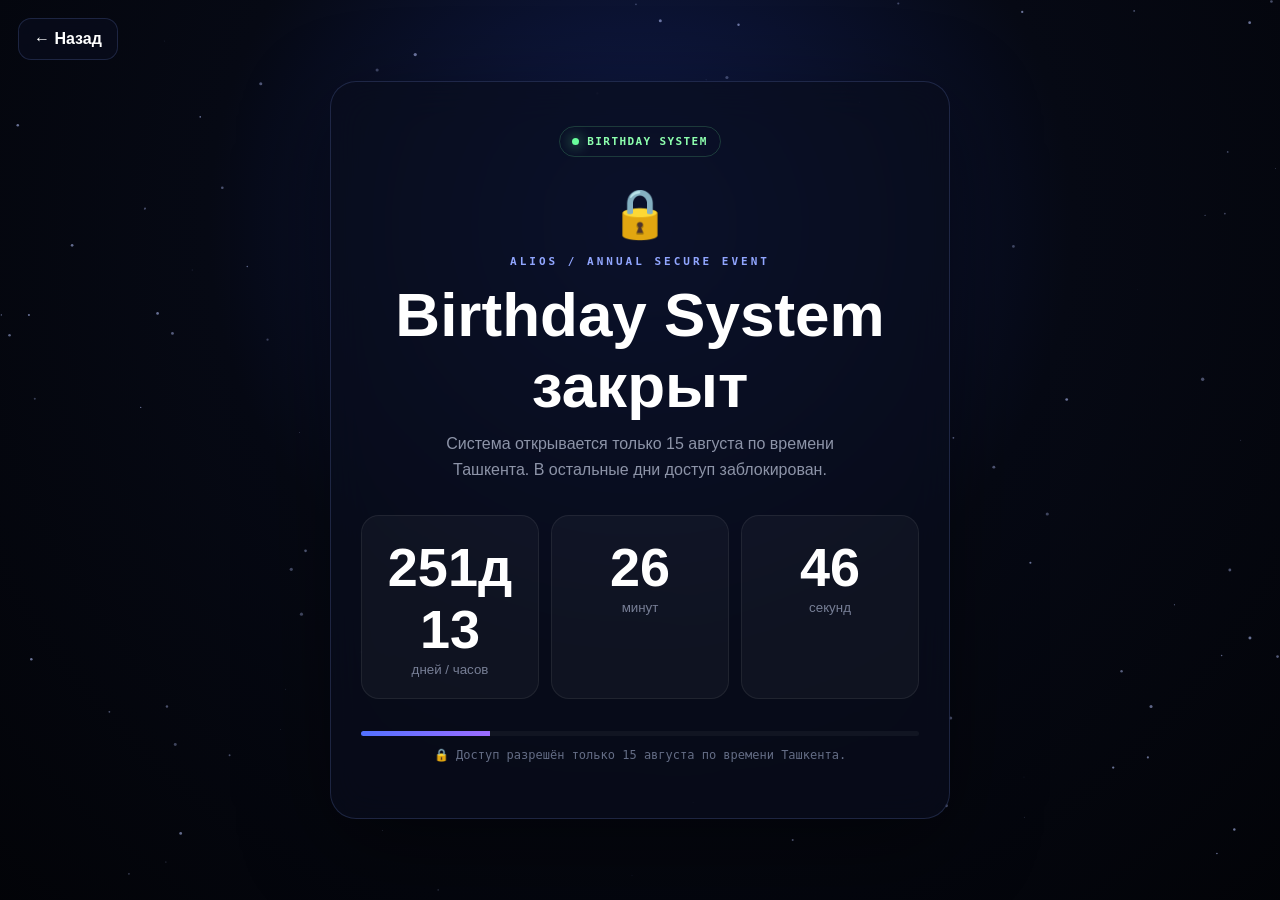
==== commit d6370292: "Add interactive AliOS birthday terminal" ====
--- a/birthday/index.html
+++ b/birthday/index.html
@@ -1,3 +1,3 @@
-<!DOCTYPE html><html lang="ru"><head><meta charset="UTF-8"><meta name="viewport" content="width=device-width,initial-scale=1.0"><meta name="theme-color" content="#03050a"><title>Muhammadali • Birthday System</title><link rel="stylesheet" href="main.css?v=20260814-6"></head><body><canvas id="backgroundCanvas" aria-hidden="true"></canvas><nav class="system-nav"><a class="nav-pill no-select" href="../?v=20260814-6">← Назад</a></nav><div id="devIndicator" class="dev-indicator hidden">DEV MODE • ON</div>
+<!DOCTYPE html><html lang="ru"><head><meta charset="UTF-8"><meta name="viewport" content="width=device-width,initial-scale=1.0,viewport-fit=cover"><meta name="theme-color" content="#03050a"><title>Muhammadali • Birthday System</title><link rel="stylesheet" href="main.css?v=20260814-8"></head><body><canvas id="backgroundCanvas" aria-hidden="true"></canvas><nav class="system-nav"><a class="nav-pill no-select" href="../?v=20260814-8">← Назад</a></nav><div id="devIndicator" class="dev-indicator hidden">DEV MODE • ON</div>
 <main id="lockedScreen" class="screen"><section class="glass-card lock-card"><div class="status-chip"><span class="dot"></span> BIRTHDAY SYSTEM</div><button id="lockEgg" class="lock-icon no-select" type="button" aria-label="Замок">🔒</button><p class="eyebrow">ALIOS / ANNUAL SECURE EVENT</p><h1>Birthday System закрыт</h1><p class="muted">Система открывается только 15 августа по времени Ташкента. В остальные дни доступ заблокирован.</p><div class="countdown"><div><span id="hours">00</span><small>дней / часов</small></div><div><span id="minutes">00</span><small>минут</small></div><div><span id="seconds">00</span><small>секунд</small></div></div><div class="progress"><div id="progressBar"></div></div><p id="lockStatus" class="tiny">Проверка времени системы...</p></section></main>
-<main id="birthdayScreen" class="screen hidden"><canvas id="confetti"></canvas><section class="birthday-content"><p class="access">ACCESS GRANTED • AUGUST 15</p><button id="ageButton" class="age no-select" type="button">14</button><p class="hint no-select">Birthday System 14.0</p><h1 class="birthday-title no-select">С ДНЁМ РОЖДЕНИЯ,<span>МУХАММАДАЛИ!</span></h1><p class="lead">Birthday System <b>14.0</b> активен.</p><section class="terminal glass-card"><div class="terminal-top"><span></span><span></span><span></span><b>alios@birthday:~</b></div><pre id="terminalText"></pre></section><div class="actions"><button id="surpriseButton" class="primary-btn" type="button">Открыть подарок 🎁</button><button id="missionButton" class="ghost-btn" type="button">Mission 14 🚀</button></div><section id="secret" class="glass-card secret hidden"><p class="eyebrow">PERSONAL MESSAGE</p><h2>Новый уровень открыт.</h2><p>Продолжай создавать проекты, понимать код глубже и доводить идеи до работающего результата.</p><div class="badges"><span>💻 CODE</span><span>🧠 IDEAS</span><span>🛠 BUILD</span><span>🚀 LEVEL 14</span></div></section><section id="missionPanel" class="glass-card mission hidden"><p class="eyebrow">MISSION 14</p><h2>Четыре задания</h2><div class="mission-grid"><article><b>01</b><span>Сделать проект, которым будешь пользоваться.</span></article><article><b>02</b><span>Глубже изучить новую технологию.</span></article><article><b>03</b><span>Довести большой проект до версии 1.0.</span></article><article><b>04</b><span>15.08.2027 сравнить свой новый уровень.</span></article></div></section><section id="easterEgg" class="easter-egg hidden"><div class="easter-window"><p class="eyebrow">HIDDEN MODULE FOUND</p><h2>AliOS Birthday System v14.0</h2><div class="boot-list"><span>CORE .............. ONLINE</span><span>CREATIVITY ........ 100%</span><span>CURIOSITY .......... 100%</span><span>CODING MODE ........ ENABLED</span><span>NEW LEVEL .......... UNLOCKED</span></div><button id="closeEgg" class="primary-btn" type="button">Закрыть модуль</button></div></section><footer>15.08.2012 • ANNUAL ACCESS</footer></section></main><script src="main.js?v=20260814-6"></script></body></html>+<main id="birthdayScreen" class="screen hidden"><canvas id="confetti"></canvas><section class="birthday-content"><p class="access">ACCESS GRANTED • AUGUST 15</p><button id="ageButton" class="age no-select" type="button">14</button><p class="hint no-select">Birthday System 14.0</p><h1 class="birthday-title no-select">С ДНЁМ РОЖДЕНИЯ,<span>МУХАММАДАЛИ!</span></h1><p class="lead">Birthday System <b>14.0</b> активен.</p><section class="terminal glass-card interactive-terminal"><div class="terminal-top"><span></span><span></span><span></span><b>alios@birthday:~</b></div><pre id="terminalText"></pre><div id="terminalHistory" class="terminal-history"></div><form id="terminalForm" class="terminal-input-row" autocomplete="off"><label>alios@muhammadali522:~$</label><input id="terminalInput" aria-label="AliOS terminal command" spellcheck="false" placeholder="help"/><button type="submit">↵</button></form></section><div class="actions"><button id="surpriseButton" class="primary-btn" type="button">Открыть подарок 🎁</button><button id="missionButton" class="ghost-btn" type="button">Mission 14 🚀</button></div><section id="secret" class="glass-card secret hidden"><p class="eyebrow">PERSONAL MESSAGE</p><h2>Новый уровень открыт.</h2><p>Продолжай создавать проекты, понимать код глубже и доводить идеи до работающего результата.</p><div class="badges"><span>💻 CODE</span><span>🧠 IDEAS</span><span>🛠 BUILD</span><span>🚀 LEVEL 14</span></div></section><section id="missionPanel" class="glass-card mission hidden"><p class="eyebrow">MISSION 14</p><h2>Четыре задания</h2><div class="mission-grid"><article><b>01</b><span>Сделать проект, которым будешь пользоваться.</span></article><article><b>02</b><span>Глубже изучить новую технологию.</span></article><article><b>03</b><span>Довести большой проект до версии 1.0.</span></article><article><b>04</b><span>15.08.2027 сравнить свой новый уровень.</span></article></div></section><section id="easterEgg" class="easter-egg hidden"><div class="easter-window"><p class="eyebrow">HIDDEN MODULE FOUND</p><h2>AliOS Birthday System v14.0</h2><div class="boot-list"><span>CORE .............. ONLINE</span><span>CREATIVITY ........ 100%</span><span>CURIOSITY .......... 100%</span><span>CODING MODE ........ ENABLED</span><span>NEW LEVEL .......... UNLOCKED</span></div><button id="closeEgg" class="primary-btn" type="button">Закрыть модуль</button></div></section><footer>15.08.2012 • ANNUAL ACCESS</footer></section></main><script src="main.js?v=20260814-8"></script></body></html>
--- a/birthday/main.css
+++ b/birthday/main.css
@@ -1 +1 @@
-*{box-sizing:border-box}html{scroll-behavior:smooth}body{--bg:#03050a;--fg:#fff;--card:rgba(9,13,29,.72);--border:rgba(135,159,255,.18);--muted:#8d94a8;--soft:#505970;--terminal:#0e1119;margin:0;background:var(--bg);color:var(--fg);font-family:Inter,Poppins,Arial,sans-serif;overflow-x:hidden;transition:background .3s,color .3s}body.light-mode{--bg:#f5f6fb;--fg:#171923;--card:rgba(255,255,255,.78);--border:rgba(65,75,120,.16);--muted:#687086;--soft:#727b92;--terminal:#eef0f7}button,a{font:inherit}.hidden{display:none!important}.no-select,.egg-hint,.footer-trigger,.age,.birthday-title,.hint{-webkit-user-select:none;user-select:none;-webkit-tap-highlight-color:transparent}.screen{position:relative;min-height:100vh;display:flex;align-items:center;justify-content:center;padding:72px 18px 32px}#backgroundCanvas,#confetti{position:fixed;inset:0;width:100%;height:100%;pointer-events:none}#backgroundCanvas{z-index:0}#confetti{z-index:2}.system-nav{position:fixed;z-index:30;top:16px;left:16px;right:16px;display:flex;justify-content:space-between;pointer-events:none}.nav-pill{pointer-events:auto;text-decoration:none;border:1px solid var(--border);background:var(--card);color:var(--fg);padding:10px 14px;border-radius:999px;backdrop-filter:blur(18px);cursor:pointer;box-shadow:0 10px 35px rgba(0,0,0,.12)}.glass-card{background:var(--card);border:1px solid var(--border);box-shadow:0 25px 90px rgba(0,0,0,.24),inset 0 1px rgba(255,255,255,.05);backdrop-filter:blur(20px);border-radius:26px}.lock-card{position:relative;z-index:1;width:min(620px,100%);padding:44px 30px;text-align:center}.status-chip{display:inline-flex;gap:8px;align-items:center;padding:8px 12px;border:1px solid rgba(65,210,115,.2);border-radius:999px;font:700 11px monospace;letter-spacing:1.4px;color:#43c875}.dot{width:7px;height:7px;border-radius:50%;background:#69ff9c;box-shadow:0 0 14px #69ff9c}.lock-icon{font-size:48px;margin:28px 0 12px}.eyebrow{font:700 11px monospace;letter-spacing:3px;color:#728cff}.lock-card h1{margin:8px 0 10px;font-size:clamp(34px,8vw,62px)}.muted{margin:0 auto;color:var(--muted);max-width:440px;line-height:1.6}.countdown{display:grid;grid-template-columns:repeat(3,1fr);gap:12px;margin:32px 0}.countdown div{padding:20px 8px;background:rgba(127,127,127,.055);border:1px solid var(--border);border-radius:18px}.countdown span{display:block;font-size:clamp(30px,8vw,54px);font-weight:800;text-shadow:0 0 25px rgba(81,111,255,.35)}.countdown small{color:var(--muted)}.progress{height:5px;background:rgba(127,127,127,.12);border-radius:99px;overflow:hidden}.progress div{height:100%;width:0;background:linear-gradient(90deg,#5271ff,#9b6cff);transition:width .5s}.tiny{font:12px monospace;color:var(--soft);margin:14px 0 0}.egg-hint{border:1px solid var(--border);background:rgba(127,127,127,.07);font-size:24px;width:48px;height:48px;border-radius:50%;margin-top:22px;cursor:pointer}.birthday-content{position:relative;z-index:3;width:min(880px,100%);text-align:center;padding:50px 0}.access{font:700 12px monospace;letter-spacing:5px;color:#42c875;animation:pulse 1.2s infinite alternate}.age{display:block;margin:8px auto 0;border:0;background:linear-gradient(180deg,var(--fg),#91a9ff 55%,#4968ff);background-clip:text;-webkit-background-clip:text;color:transparent;font-size:clamp(130px,32vw,260px);font-weight:900;line-height:.85;cursor:pointer;filter:drop-shadow(0 0 35px rgba(73,104,255,.3));animation:levelIn 1s cubic-bezier(.16,.8,.25,1)}.hint{font-size:12px;color:var(--soft);margin:12px 0 26px;cursor:pointer}.birthday-title{font-size:clamp(28px,7vw,54px);line-height:1.05;margin:0;cursor:pointer}.birthday-title span{display:block;color:#718cff}.lead{color:var(--muted);font-size:18px}.terminal{margin:36px auto 24px;max-width:680px;text-align:left;overflow:hidden}.terminal-top{height:44px;background:var(--terminal);display:flex;align-items:center;gap:7px;padding:0 14px}.terminal-top span{width:10px;height:10px;border-radius:50%;background:#ff605c}.terminal-top span:nth-child(2){background:#ffbd44}.terminal-top span:nth-child(3){background:#00ca4e}.terminal-top b{margin-left:8px;color:var(--muted);font:11px monospace}.terminal pre{min-height:210px;margin:0;padding:22px;color:#42c875;font:13px/1.75 Consolas,monospace;white-space:pre-wrap}.actions{display:flex;justify-content:center;gap:12px;flex-wrap:wrap}.primary-btn,.ghost-btn{border-radius:14px;padding:15px 22px;font-weight:800;cursor:pointer;transition:.2s}.primary-btn{border:0;background:var(--fg);color:var(--bg)}.ghost-btn{color:var(--fg);background:rgba(127,127,127,.07);border:1px solid var(--border)}.primary-btn:hover,.ghost-btn:hover{transform:translateY(-3px)}.secret,.mission{max-width:680px;margin:24px auto 0;padding:30px;text-align:left;animation:reveal .5s ease}.secret h2,.mission h2{font-size:30px;margin:8px 0 12px}.secret>p:not(.eyebrow),.mission-grid span{color:var(--muted);line-height:1.75}.badges{display:flex;gap:8px;flex-wrap:wrap;margin-top:20px}.badges span{padding:9px 12px;border-radius:10px;background:rgba(110,137,255,.09);border:1px solid rgba(110,137,255,.18);font:700 11px monospace}.mission-grid{display:grid;grid-template-columns:1fr 1fr;gap:10px}.mission-grid article{padding:18px;border:1px solid var(--border);border-radius:15px;background:rgba(127,127,127,.04)}.mission-grid b{display:block;color:#718cff;font:22px monospace;margin-bottom:8px}.easter-egg,.dev-panel{position:fixed;z-index:40;inset:0;background:rgba(0,0,0,.78);display:flex;align-items:center;justify-content:center;padding:20px}.easter-window,.dev-window{width:min(620px,100%);border:1px solid #5271ff;border-radius:22px;background:var(--bg);color:var(--fg);box-shadow:0 0 100px rgba(82,113,255,.28);padding:34px;text-align:left;animation:levelIn .45s ease}.easter-window h2,.dev-window h2{font-size:clamp(26px,7vw,44px)}.boot-list{display:grid;gap:10px;margin:25px 0;color:#42c875;font:13px/1.6 monospace}footer{margin-top:45px}.footer-trigger{border:0;background:none;color:var(--soft);font:11px monospace;letter-spacing:2px;cursor:pointer;padding:10px}@keyframes pulse{to{opacity:.35}}@keyframes levelIn{from{opacity:0;transform:scale(.55) rotate(-5deg)}to{opacity:1;transform:none}}@keyframes reveal{from{opacity:0;transform:translateY(18px)}to{opacity:1;transform:none}}@media(max-width:600px){.system-nav{top:10px;left:10px;right:10px}.nav-pill{padding:9px 11px;font-size:12px}.lock-card{padding:34px 16px}.countdown{gap:7px}.countdown div{padding:16px 5px}.mission-grid{grid-template-columns:1fr}.terminal pre{font-size:11px}.secret,.mission{padding:22px}.birthday-content{padding-top:30px}}+*{box-sizing:border-box}html{scroll-behavior:smooth}body{margin:0;background:#03050a;color:#fff;font-family:Inter,Poppins,Arial,sans-serif;overflow-x:hidden}button{font:inherit}.hidden{display:none!important}.no-select,.lock-icon,.age,.hint,.birthday-title{-webkit-user-select:none;user-select:none;-webkit-tap-highlight-color:transparent}.screen{position:relative;min-height:100vh;display:flex;align-items:center;justify-content:center;padding:32px 18px}#backgroundCanvas,#confetti{position:fixed;inset:0;width:100%;height:100%;pointer-events:none}#backgroundCanvas{z-index:0}#confetti{z-index:2}.system-nav{position:fixed;z-index:30;left:18px;top:18px}.nav-pill{display:inline-flex;align-items:center;min-height:42px;padding:0 15px;border-radius:13px;text-decoration:none;color:#fff;background:rgba(9,13,29,.75);border:1px solid rgba(135,159,255,.18);backdrop-filter:blur(15px);font-weight:700}.dev-indicator{position:fixed;z-index:30;right:18px;top:18px;padding:9px 12px;border-radius:999px;background:rgba(105,255,156,.12);border:1px solid rgba(105,255,156,.35);color:#75ffa1;font:700 10px monospace;letter-spacing:1px}.glass-card{background:rgba(9,13,29,.72);border:1px solid rgba(135,159,255,.18);box-shadow:0 25px 90px rgba(0,0,0,.45);backdrop-filter:blur(20px);border-radius:26px}.lock-card{position:relative;z-index:1;width:min(620px,100%);padding:44px 30px;text-align:center}.status-chip{display:inline-flex;gap:8px;align-items:center;padding:8px 12px;border:1px solid rgba(109,255,154,.18);border-radius:999px;font:700 11px monospace;letter-spacing:1.4px;color:#8dffae}.dot{width:7px;height:7px;border-radius:50%;background:#69ff9c;box-shadow:0 0 14px #69ff9c}.lock-icon{display:block;margin:28px auto 12px;border:0;background:none;font-size:48px;cursor:default}.eyebrow{font:700 11px monospace;letter-spacing:3px;color:#91a6ff}.lock-card h1{margin:8px 0 10px;font-size:clamp(34px,8vw,62px)}.muted{margin:0 auto;color:#8d94a8;max-width:440px;line-height:1.6}.countdown{display:grid;grid-template-columns:repeat(3,1fr);gap:12px;margin:32px 0}.countdown div{padding:20px 8px;background:rgba(255,255,255,.035);border:1px solid rgba(255,255,255,.07);border-radius:18px}.countdown span{display:block;font-size:clamp(30px,8vw,54px);font-weight:800}.countdown small{color:#777f96}.progress{height:5px;background:#111522;border-radius:99px;overflow:hidden}.progress div{height:100%;width:0;background:linear-gradient(90deg,#5271ff,#9b6cff)}.tiny{font:12px monospace;color:#646d85}.birthday-content{position:relative;z-index:3;width:min(880px,100%);text-align:center;padding:50px 0}.access{font:700 12px monospace;letter-spacing:5px;color:#75ffa1}.age{display:block;margin:8px auto;border:0;background:linear-gradient(180deg,#fff,#91a9ff 55%,#4968ff);background-clip:text;-webkit-background-clip:text;color:transparent;font-size:clamp(130px,32vw,260px);font-weight:900;line-height:.85;cursor:pointer}.hint{font-size:12px;color:#505970}.birthday-title{font-size:clamp(28px,7vw,54px)}.birthday-title span{display:block;color:#8fa7ff}.lead{color:#9098ad}.terminal{margin:36px auto 24px;max-width:680px;text-align:left;overflow:hidden}.terminal-top{height:44px;background:#0e1119;display:flex;align-items:center;gap:7px;padding:0 14px}.terminal-top span{width:10px;height:10px;border-radius:50%;background:#ff605c}.terminal-top span:nth-child(2){background:#ffbd44}.terminal-top span:nth-child(3){background:#00ca4e}.terminal-top b{margin-left:8px;color:#697187;font:11px monospace}.terminal pre{min-height:210px;margin:0;padding:22px;color:#80ffa7;font:13px/1.75 Consolas,monospace;white-space:pre-wrap}.actions{display:flex;justify-content:center;gap:12px;flex-wrap:wrap}.primary-btn,.ghost-btn{border-radius:14px;padding:15px 22px;font-weight:800;cursor:pointer}.primary-btn{border:0;background:#fff;color:#080a10}.ghost-btn{color:#fff;background:rgba(255,255,255,.04);border:1px solid rgba(255,255,255,.12)}.secret,.mission{max-width:680px;margin:24px auto 0;padding:30px;text-align:left}.badges{display:flex;gap:8px;flex-wrap:wrap}.badges span{padding:9px 12px;border-radius:10px;background:rgba(110,137,255,.09);border:1px solid rgba(110,137,255,.18)}.mission-grid{display:grid;grid-template-columns:1fr 1fr;gap:10px}.mission-grid article{padding:18px;border:1px solid rgba(255,255,255,.07);border-radius:15px}.easter-egg{position:fixed;z-index:20;inset:0;background:rgba(0,0,0,.88);display:flex;align-items:center;justify-content:center;padding:20px}.easter-window{width:min(620px,100%);border:1px solid #5271ff;border-radius:22px;background:#060914;padding:34px;text-align:left}.boot-list{display:grid;gap:10px;margin:25px 0;color:#79ffa1;font:13px monospace}footer{margin-top:45px;color:#424a60;font:11px monospace;letter-spacing:2px}.light-mode{color:#171a25}.light-mode .glass-card{background:rgba(255,255,255,.76);border-color:rgba(50,55,90,.12);box-shadow:0 25px 80px rgba(65,70,110,.14)}.light-mode .nav-pill{background:rgba(255,255,255,.82);color:#242736;border-color:rgba(50,55,90,.12)}.light-mode .muted,.light-mode .lead,.light-mode .hint{color:#687086}.light-mode .countdown div{background:rgba(80,90,140,.05);border-color:rgba(50,55,90,.1)}.light-mode .countdown small,.light-mode .tiny{color:#6c7488}.light-mode .terminal-top{background:#eceef6}.light-mode .terminal pre{color:#087b42}.light-mode .ghost-btn{color:#242736;background:rgba(255,255,255,.5);border-color:rgba(50,55,90,.14)}.light-mode .easter-window{background:#f7f8ff;color:#171a25}.light-mode .easter-egg{background:rgba(235,237,247,.9)}@media(max-width:600px){.lock-card{padding:34px 16px}.countdown{gap:7px}.mission-grid{grid-template-columns:1fr}.system-nav{left:10px;top:10px}.dev-indicator{right:10px;top:10px}}
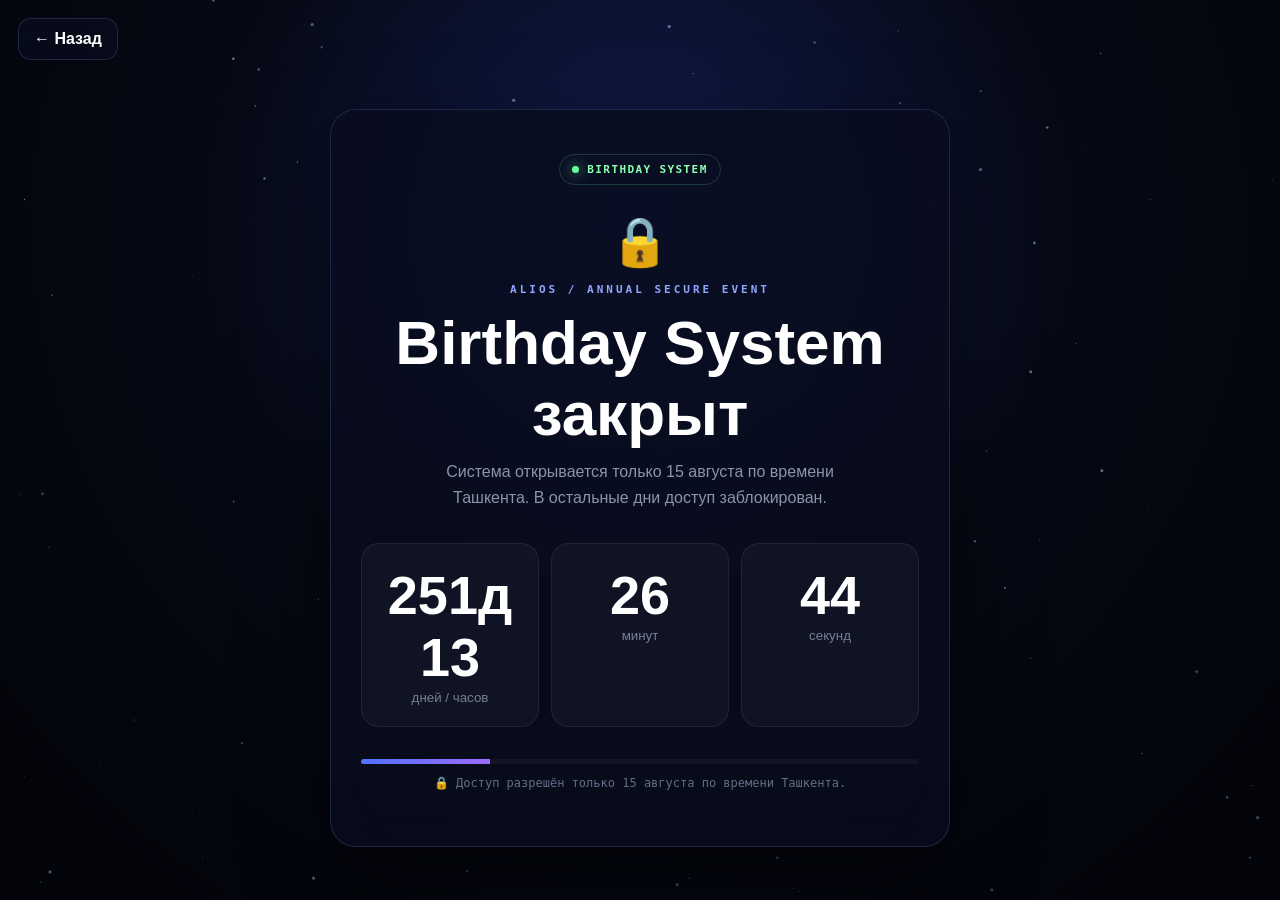
==== commit bf23f445: "Bust Birthday System cache after mobile fix" ====
--- a/birthday/index.html
+++ b/birthday/index.html
@@ -1,3 +1 @@
-<!DOCTYPE html><html lang="ru"><head><meta charset="UTF-8"><meta name="viewport" content="width=device-width,initial-scale=1.0,viewport-fit=cover"><meta name="theme-color" content="#03050a"><title>Muhammadali • Birthday System</title><link rel="stylesheet" href="main.css?v=20260814-8"></head><body><canvas id="backgroundCanvas" aria-hidden="true"></canvas><nav class="system-nav"><a class="nav-pill no-select" href="../?v=20260814-8">← Назад</a></nav><div id="devIndicator" class="dev-indicator hidden">DEV MODE • ON</div>
-<main id="lockedScreen" class="screen"><section class="glass-card lock-card"><div class="status-chip"><span class="dot"></span> BIRTHDAY SYSTEM</div><button id="lockEgg" class="lock-icon no-select" type="button" aria-label="Замок">🔒</button><p class="eyebrow">ALIOS / ANNUAL SECURE EVENT</p><h1>Birthday System закрыт</h1><p class="muted">Система открывается только 15 августа по времени Ташкента. В остальные дни доступ заблокирован.</p><div class="countdown"><div><span id="hours">00</span><small>дней / часов</small></div><div><span id="minutes">00</span><small>минут</small></div><div><span id="seconds">00</span><small>секунд</small></div></div><div class="progress"><div id="progressBar"></div></div><p id="lockStatus" class="tiny">Проверка времени системы...</p></section></main>
-<main id="birthdayScreen" class="screen hidden"><canvas id="confetti"></canvas><section class="birthday-content"><p class="access">ACCESS GRANTED • AUGUST 15</p><button id="ageButton" class="age no-select" type="button">14</button><p class="hint no-select">Birthday System 14.0</p><h1 class="birthday-title no-select">С ДНЁМ РОЖДЕНИЯ,<span>МУХАММАДАЛИ!</span></h1><p class="lead">Birthday System <b>14.0</b> активен.</p><section class="terminal glass-card interactive-terminal"><div class="terminal-top"><span></span><span></span><span></span><b>alios@birthday:~</b></div><pre id="terminalText"></pre><div id="terminalHistory" class="terminal-history"></div><form id="terminalForm" class="terminal-input-row" autocomplete="off"><label>alios@muhammadali522:~$</label><input id="terminalInput" aria-label="AliOS terminal command" spellcheck="false" placeholder="help"/><button type="submit">↵</button></form></section><div class="actions"><button id="surpriseButton" class="primary-btn" type="button">Открыть подарок 🎁</button><button id="missionButton" class="ghost-btn" type="button">Mission 14 🚀</button></div><section id="secret" class="glass-card secret hidden"><p class="eyebrow">PERSONAL MESSAGE</p><h2>Новый уровень открыт.</h2><p>Продолжай создавать проекты, понимать код глубже и доводить идеи до работающего результата.</p><div class="badges"><span>💻 CODE</span><span>🧠 IDEAS</span><span>🛠 BUILD</span><span>🚀 LEVEL 14</span></div></section><section id="missionPanel" class="glass-card mission hidden"><p class="eyebrow">MISSION 14</p><h2>Четыре задания</h2><div class="mission-grid"><article><b>01</b><span>Сделать проект, которым будешь пользоваться.</span></article><article><b>02</b><span>Глубже изучить новую технологию.</span></article><article><b>03</b><span>Довести большой проект до версии 1.0.</span></article><article><b>04</b><span>15.08.2027 сравнить свой новый уровень.</span></article></div></section><section id="easterEgg" class="easter-egg hidden"><div class="easter-window"><p class="eyebrow">HIDDEN MODULE FOUND</p><h2>AliOS Birthday System v14.0</h2><div class="boot-list"><span>CORE .............. ONLINE</span><span>CREATIVITY ........ 100%</span><span>CURIOSITY .......... 100%</span><span>CODING MODE ........ ENABLED</span><span>NEW LEVEL .......... UNLOCKED</span></div><button id="closeEgg" class="primary-btn" type="button">Закрыть модуль</button></div></section><footer>15.08.2012 • ANNUAL ACCESS</footer></section></main><script src="main.js?v=20260814-8"></script></body></html>+<!DOCTYPE html><html lang="ru"><head><meta charset="UTF-8"><meta name="viewport" content="width=device-width,initial-scale=1.0,viewport-fit=cover"><meta name="theme-color" content="#03050a"><title>Muhammadali • Birthday System</title><link rel="stylesheet" href="main.css?v=20260815-1"></head><body><canvas id="backgroundCanvas" aria-hidden="true"></canvas><nav class="system-nav"><a class="nav-pill no-select" href="../?v=20260815-1">← Назад</a></nav><div id="devIndicator" class="dev-indicator hidden">DEV MODE • ON</div><main id="lockedScreen" class="screen"><section class="glass-card lock-card"><div class="status-chip"><span class="dot"></span> BIRTHDAY SYSTEM</div><button id="lockEgg" class="lock-icon no-select" type="button" aria-label="Замок">🔒</button><p class="eyebrow">ALIOS / ANNUAL SECURE EVENT</p><h1>Birthday System закрыт</h1><p class="muted">Система открывается только 15 августа по времени Ташкента. В остальные дни доступ заблокирован.</p><div class="countdown"><div><span id="hours">00</span><small>дней / часов</small></div><div><span id="minutes">00</span><small>минут</small></div><div><span id="seconds">00</span><small>секунд</small></div></div><div class="progress"><div id="progressBar"></div></div><p id="lockStatus" class="tiny">Проверка времени системы...</p></section></main><main id="birthdayScreen" class="screen hidden"><canvas id="confetti"></canvas><section class="birthday-content"><p class="access">ACCESS GRANTED • AUGUST 15</p><button id="ageButton" class="age no-select" type="button">14</button><p class="hint no-select">Birthday System 14.0</p><h1 class="birthday-title no-select">С ДНЁМ РОЖДЕНИЯ,<span>МУХАММАДАЛИ!</span></h1><p class="lead">Birthday System <b>14.0</b> активен.</p><section class="terminal glass-card interactive-terminal"><div class="terminal-top"><span></span><span></span><span></span><b>alios@birthday:~</b></div><pre id="terminalText"></pre><div id="terminalHistory" class="terminal-history"></div><form id="terminalForm" class="terminal-input-row" autocomplete="off"><label>alios@muhammadali522:~$</label><input id="terminalInput" aria-label="AliOS terminal command" spellcheck="false" placeholder="help"/><button type="submit">↵</button></form></section><div class="actions"><button id="surpriseButton" class="primary-btn" type="button">Открыть подарок 🎁</button><button id="missionButton" class="ghost-btn" type="button">Mission 14 🚀</button></div><section id="secret" class="glass-card secret hidden"><p class="eyebrow">PERSONAL MESSAGE</p><h2>Новый уровень открыт.</h2><p>Продолжай создавать проекты, понимать код глубже и доводить идеи до работающего результата.</p><div class="badges"><span>💻 CODE</span><span>🧠 IDEAS</span><span>🛠 BUILD</span><span>🚀 LEVEL 14</span></div></section><section id="missionPanel" class="glass-card mission hidden"><p class="eyebrow">MISSION 14</p><h2>Четыре задания</h2><div class="mission-grid"><article><b>01</b><span>Сделать проект, которым будешь пользоваться.</span></article><article><b>02</b><span>Глубже изучить новую технологию.</span></article><article><b>03</b><span>Довести большой проект до версии 1.0.</span></article><article><b>04</b><span>15.08.2027 сравнить свой новый уровень.</span></article></div></section><section id="easterEgg" class="easter-egg hidden"><div class="easter-window"><p class="eyebrow">HIDDEN MODULE FOUND</p><h2>AliOS Birthday System v14.0</h2><div class="boot-list"><span>CORE .............. ONLINE</span><span>CREATIVITY ........ 100%</span><span>CURIOSITY .......... 100%</span><span>CODING MODE ........ ENABLED</span><span>NEW LEVEL .......... UNLOCKED</span></div><button id="closeEgg" class="primary-btn" type="button">Закрыть модуль</button></div></section><footer>15.08.2012 • ANNUAL ACCESS</footer></section></main><script src="main.js?v=20260815-1"></script></body></html>
--- a/birthday/main.css
+++ b/birthday/main.css
@@ -1 +1,3 @@
-*{box-sizing:border-box}html{scroll-behavior:smooth}body{margin:0;background:#03050a;color:#fff;font-family:Inter,Poppins,Arial,sans-serif;overflow-x:hidden}button{font:inherit}.hidden{display:none!important}.no-select,.lock-icon,.age,.hint,.birthday-title{-webkit-user-select:none;user-select:none;-webkit-tap-highlight-color:transparent}.screen{position:relative;min-height:100vh;display:flex;align-items:center;justify-content:center;padding:32px 18px}#backgroundCanvas,#confetti{position:fixed;inset:0;width:100%;height:100%;pointer-events:none}#backgroundCanvas{z-index:0}#confetti{z-index:2}.system-nav{position:fixed;z-index:30;left:18px;top:18px}.nav-pill{display:inline-flex;align-items:center;min-height:42px;padding:0 15px;border-radius:13px;text-decoration:none;color:#fff;background:rgba(9,13,29,.75);border:1px solid rgba(135,159,255,.18);backdrop-filter:blur(15px);font-weight:700}.dev-indicator{position:fixed;z-index:30;right:18px;top:18px;padding:9px 12px;border-radius:999px;background:rgba(105,255,156,.12);border:1px solid rgba(105,255,156,.35);color:#75ffa1;font:700 10px monospace;letter-spacing:1px}.glass-card{background:rgba(9,13,29,.72);border:1px solid rgba(135,159,255,.18);box-shadow:0 25px 90px rgba(0,0,0,.45);backdrop-filter:blur(20px);border-radius:26px}.lock-card{position:relative;z-index:1;width:min(620px,100%);padding:44px 30px;text-align:center}.status-chip{display:inline-flex;gap:8px;align-items:center;padding:8px 12px;border:1px solid rgba(109,255,154,.18);border-radius:999px;font:700 11px monospace;letter-spacing:1.4px;color:#8dffae}.dot{width:7px;height:7px;border-radius:50%;background:#69ff9c;box-shadow:0 0 14px #69ff9c}.lock-icon{display:block;margin:28px auto 12px;border:0;background:none;font-size:48px;cursor:default}.eyebrow{font:700 11px monospace;letter-spacing:3px;color:#91a6ff}.lock-card h1{margin:8px 0 10px;font-size:clamp(34px,8vw,62px)}.muted{margin:0 auto;color:#8d94a8;max-width:440px;line-height:1.6}.countdown{display:grid;grid-template-columns:repeat(3,1fr);gap:12px;margin:32px 0}.countdown div{padding:20px 8px;background:rgba(255,255,255,.035);border:1px solid rgba(255,255,255,.07);border-radius:18px}.countdown span{display:block;font-size:clamp(30px,8vw,54px);font-weight:800}.countdown small{color:#777f96}.progress{height:5px;background:#111522;border-radius:99px;overflow:hidden}.progress div{height:100%;width:0;background:linear-gradient(90deg,#5271ff,#9b6cff)}.tiny{font:12px monospace;color:#646d85}.birthday-content{position:relative;z-index:3;width:min(880px,100%);text-align:center;padding:50px 0}.access{font:700 12px monospace;letter-spacing:5px;color:#75ffa1}.age{display:block;margin:8px auto;border:0;background:linear-gradient(180deg,#fff,#91a9ff 55%,#4968ff);background-clip:text;-webkit-background-clip:text;color:transparent;font-size:clamp(130px,32vw,260px);font-weight:900;line-height:.85;cursor:pointer}.hint{font-size:12px;color:#505970}.birthday-title{font-size:clamp(28px,7vw,54px)}.birthday-title span{display:block;color:#8fa7ff}.lead{color:#9098ad}.terminal{margin:36px auto 24px;max-width:680px;text-align:left;overflow:hidden}.terminal-top{height:44px;background:#0e1119;display:flex;align-items:center;gap:7px;padding:0 14px}.terminal-top span{width:10px;height:10px;border-radius:50%;background:#ff605c}.terminal-top span:nth-child(2){background:#ffbd44}.terminal-top span:nth-child(3){background:#00ca4e}.terminal-top b{margin-left:8px;color:#697187;font:11px monospace}.terminal pre{min-height:210px;margin:0;padding:22px;color:#80ffa7;font:13px/1.75 Consolas,monospace;white-space:pre-wrap}.actions{display:flex;justify-content:center;gap:12px;flex-wrap:wrap}.primary-btn,.ghost-btn{border-radius:14px;padding:15px 22px;font-weight:800;cursor:pointer}.primary-btn{border:0;background:#fff;color:#080a10}.ghost-btn{color:#fff;background:rgba(255,255,255,.04);border:1px solid rgba(255,255,255,.12)}.secret,.mission{max-width:680px;margin:24px auto 0;padding:30px;text-align:left}.badges{display:flex;gap:8px;flex-wrap:wrap}.badges span{padding:9px 12px;border-radius:10px;background:rgba(110,137,255,.09);border:1px solid rgba(110,137,255,.18)}.mission-grid{display:grid;grid-template-columns:1fr 1fr;gap:10px}.mission-grid article{padding:18px;border:1px solid rgba(255,255,255,.07);border-radius:15px}.easter-egg{position:fixed;z-index:20;inset:0;background:rgba(0,0,0,.88);display:flex;align-items:center;justify-content:center;padding:20px}.easter-window{width:min(620px,100%);border:1px solid #5271ff;border-radius:22px;background:#060914;padding:34px;text-align:left}.boot-list{display:grid;gap:10px;margin:25px 0;color:#79ffa1;font:13px monospace}footer{margin-top:45px;color:#424a60;font:11px monospace;letter-spacing:2px}.light-mode{color:#171a25}.light-mode .glass-card{background:rgba(255,255,255,.76);border-color:rgba(50,55,90,.12);box-shadow:0 25px 80px rgba(65,70,110,.14)}.light-mode .nav-pill{background:rgba(255,255,255,.82);color:#242736;border-color:rgba(50,55,90,.12)}.light-mode .muted,.light-mode .lead,.light-mode .hint{color:#687086}.light-mode .countdown div{background:rgba(80,90,140,.05);border-color:rgba(50,55,90,.1)}.light-mode .countdown small,.light-mode .tiny{color:#6c7488}.light-mode .terminal-top{background:#eceef6}.light-mode .terminal pre{color:#087b42}.light-mode .ghost-btn{color:#242736;background:rgba(255,255,255,.5);border-color:rgba(50,55,90,.14)}.light-mode .easter-window{background:#f7f8ff;color:#171a25}.light-mode .easter-egg{background:rgba(235,237,247,.9)}@media(max-width:600px){.lock-card{padding:34px 16px}.countdown{gap:7px}.mission-grid{grid-template-columns:1fr}.system-nav{left:10px;top:10px}.dev-indicator{right:10px;top:10px}}+*{box-sizing:border-box}html{scroll-behavior:smooth}body{margin:0;background:#03050a;color:#fff;font-family:Inter,Poppins,Arial,sans-serif;overflow-x:hidden}button,input{font:inherit}.hidden{display:none!important}.no-select,.lock-icon,.age,.hint,.birthday-title{-webkit-user-select:none;user-select:none;-webkit-tap-highlight-color:transparent}.screen{position:relative;min-height:100dvh;display:flex;align-items:center;justify-content:center;padding:88px 18px 32px}#backgroundCanvas,#confetti{position:fixed;inset:0;width:100%;height:100%;pointer-events:none}#backgroundCanvas{z-index:0}#confetti{z-index:2}.system-nav{position:absolute;z-index:30;left:18px;top:max(18px,env(safe-area-inset-top))}.nav-pill{display:inline-flex;align-items:center;min-height:42px;padding:0 15px;border-radius:13px;text-decoration:none;color:#fff;background:rgba(9,13,29,.82);border:1px solid rgba(135,159,255,.18);backdrop-filter:blur(15px);font-weight:700}.dev-indicator{position:absolute;z-index:30;right:18px;top:max(18px,env(safe-area-inset-top));padding:9px 12px;border-radius:999px;background:rgba(105,255,156,.12);border:1px solid rgba(105,255,156,.35);color:#75ffa1;font:700 10px monospace;letter-spacing:1px}.glass-card{background:rgba(9,13,29,.84);border:1px solid rgba(135,159,255,.18);box-shadow:0 25px 90px rgba(0,0,0,.45);backdrop-filter:blur(20px);border-radius:26px}.lock-card{position:relative;z-index:1;width:min(620px,100%);padding:44px 30px;text-align:center}.status-chip{display:inline-flex;gap:8px;align-items:center;padding:8px 12px;border:1px solid rgba(109,255,154,.18);border-radius:999px;font:700 11px monospace;letter-spacing:1.4px;color:#8dffae}.dot{width:7px;height:7px;border-radius:50%;background:#69ff9c;box-shadow:0 0 14px #69ff9c}.lock-icon{display:block;margin:28px auto 12px;border:0;background:none;font-size:48px}.eyebrow{font:700 11px monospace;letter-spacing:3px;color:#91a6ff}.lock-card h1{margin:8px 0 10px;font-size:clamp(34px,8vw,62px)}.muted{margin:0 auto;color:#8d94a8;max-width:440px;line-height:1.6}.countdown{display:grid;grid-template-columns:repeat(3,1fr);gap:12px;margin:32px 0}.countdown div{padding:20px 8px;background:rgba(255,255,255,.035);border:1px solid rgba(255,255,255,.07);border-radius:18px}.countdown span{display:block;font-size:clamp(30px,8vw,54px);font-weight:800}.countdown small{color:#777f96}.progress{height:5px;background:#111522;border-radius:99px;overflow:hidden}.progress div{height:100%;width:0;background:linear-gradient(90deg,#5271ff,#9b6cff)}.tiny{font:12px monospace;color:#646d85}.birthday-content{position:relative;z-index:3;width:min(880px,100%);text-align:center;padding:50px 0}.access{font:700 12px monospace;letter-spacing:5px;color:#75ffa1}.age{display:block;margin:8px auto;border:0;background:linear-gradient(180deg,#fff,#91a9ff 55%,#4968ff);background-clip:text;-webkit-background-clip:text;color:transparent;font-size:clamp(130px,32vw,260px);font-weight:900;line-height:.85;cursor:pointer}.hint{font-size:12px;color:#66708b}.birthday-title{font-size:clamp(28px,7vw,54px)}.birthday-title span{display:block;color:#8fa7ff}.lead{color:#9098ad}.terminal{margin:36px auto 24px;max-width:720px;text-align:left;overflow:hidden;background:#070b12!important;border:1px solid rgba(120,150,255,.24)!important}.terminal-top{height:44px;background:#101520;display:flex;align-items:center;gap:7px;padding:0 14px}.terminal-top span{width:10px;height:10px;border-radius:50%;background:#ff605c}.terminal-top span:nth-child(2){background:#ffbd44}.terminal-top span:nth-child(3){background:#00ca4e}.terminal-top b{margin-left:8px;color:#8d96ac;font:11px monospace}.terminal pre{min-height:230px;margin:0;padding:22px 22px 8px;color:#80ffa7;font:13px/1.6 Consolas,monospace;white-space:pre-wrap;overflow:auto;background:#070b12}.terminal-history{padding:0 22px;color:#b7c2d7;font:13px/1.65 Consolas,monospace;max-height:280px;overflow:auto;background:#070b12}.terminal-output{margin:6px 0}.terminal-prompt{color:#80ffa7}.terminal-input-row{display:grid;grid-template-columns:auto 1fr auto;align-items:center;gap:8px;padding:14px 18px 18px;border-top:1px solid rgba(255,255,255,.08);font:13px Consolas,monospace;background:#070b12}.terminal-input-row label{color:#80ffa7}.terminal-input-row input{min-width:0;border:0;outline:0;background:transparent;color:#fff;font:inherit}.terminal-input-row input::placeholder{color:#5c6577}.terminal-input-row button{border:0;border-radius:8px;background:#5271ff;color:#fff;width:34px;height:32px}.actions{display:flex;justify-content:center;gap:12px;flex-wrap:wrap}.primary-btn,.ghost-btn{border-radius:14px;padding:15px 22px;font-weight:800;cursor:pointer}.primary-btn{border:0;background:#fff;color:#080a10}.ghost-btn{color:#fff;background:rgba(255,255,255,.04);border:1px solid rgba(255,255,255,.12)}.secret,.mission{max-width:680px;margin:24px auto 0;padding:30px;text-align:left}.badges{display:flex;gap:8px;flex-wrap:wrap}.badges span{padding:9px 12px;border-radius:10px;background:rgba(110,137,255,.09);border:1px solid rgba(110,137,255,.18)}.mission-grid{display:grid;grid-template-columns:1fr 1fr;gap:10px}.mission-grid article{padding:18px;border:1px solid rgba(255,255,255,.07);border-radius:15px}.easter-egg{position:fixed;z-index:40;inset:0;background:rgba(0,0,0,.88);display:flex;align-items:center;justify-content:center;padding:20px}.easter-window{width:min(620px,100%);border:1px solid #5271ff;border-radius:22px;background:#060914;padding:34px;text-align:left}.boot-list{display:grid;gap:10px;margin:25px 0;color:#79ffa1;font:13px monospace}footer{margin-top:45px;color:#424a60;font:11px monospace;letter-spacing:2px}.terminal-matrix::after{content:'01000001 01001100 01001001 01001111 01010011';position:fixed;z-index:50;inset:0;display:grid;place-items:center;background:#020603;color:#72ff9d;font:800 clamp(18px,6vw,50px) monospace;word-break:break-all;padding:25px;animation:matrixFade 1.8s forwards;pointer-events:none}
+/* Light theme keeps the terminal dark, like a real console. */.light-mode{color:#171a25}.light-mode .glass-card:not(.terminal){background:rgba(255,255,255,.82);border-color:rgba(50,55,90,.12);box-shadow:0 25px 80px rgba(65,70,110,.14)}.light-mode .nav-pill{background:rgba(255,255,255,.9);color:#242736;border-color:rgba(50,55,90,.12)}.light-mode .muted,.light-mode .lead,.light-mode .hint{color:#687086}.light-mode .countdown div{background:rgba(80,90,140,.05);border-color:rgba(50,55,90,.1)}.light-mode .countdown small,.light-mode .tiny{color:#6c7488}.light-mode .terminal,.light-mode .terminal pre,.light-mode .terminal-history,.light-mode .terminal-input-row{background:#070b12!important}.light-mode .terminal-top{background:#101520}.light-mode .terminal pre,.light-mode .terminal-prompt,.light-mode .terminal-input-row label{color:#80ffa7}.light-mode .terminal-input-row input{color:#fff}.light-mode .terminal-history{color:#b7c2d7}.light-mode .ghost-btn{color:#242736;background:rgba(255,255,255,.5);border-color:rgba(50,55,90,.14)}.light-mode .easter-window{background:#f7f8ff;color:#171a25}.light-mode .easter-egg{background:rgba(235,237,247,.9)}@keyframes matrixFade{0%,75%{opacity:1}100%{opacity:0}}
+@media(max-width:600px){.screen{padding:82px 12px 24px;align-items:flex-start}.lock-card{padding:30px 14px;border-radius:22px}.countdown{gap:6px}.countdown div{padding:15px 5px}.system-nav{left:10px;top:max(10px,env(safe-area-inset-top))}.nav-pill{min-height:44px;padding:0 14px;font-size:15px}.dev-indicator{right:10px;top:max(10px,env(safe-area-inset-top));font-size:8px}.birthday-content{padding:46px 0 28px}.access{font-size:10px;letter-spacing:3px;margin-top:18px}.age{font-size:clamp(115px,42vw,180px)}.birthday-title{font-size:clamp(27px,9vw,42px);overflow-wrap:anywhere}.terminal{margin-top:25px;border-radius:20px}.terminal pre{font-size:11px;padding:17px 14px 8px;min-height:190px;max-height:330px}.terminal-history{font-size:11px;padding:0 14px}.terminal-input-row{grid-template-columns:1fr auto;padding:12px 14px}.terminal-input-row label{grid-column:1/-1;font-size:11px}.terminal-input-row input{font-size:12px}.mission-grid{grid-template-columns:1fr}.secret,.mission{padding:20px}.easter-window{padding:22px}.actions>*{width:100%}}
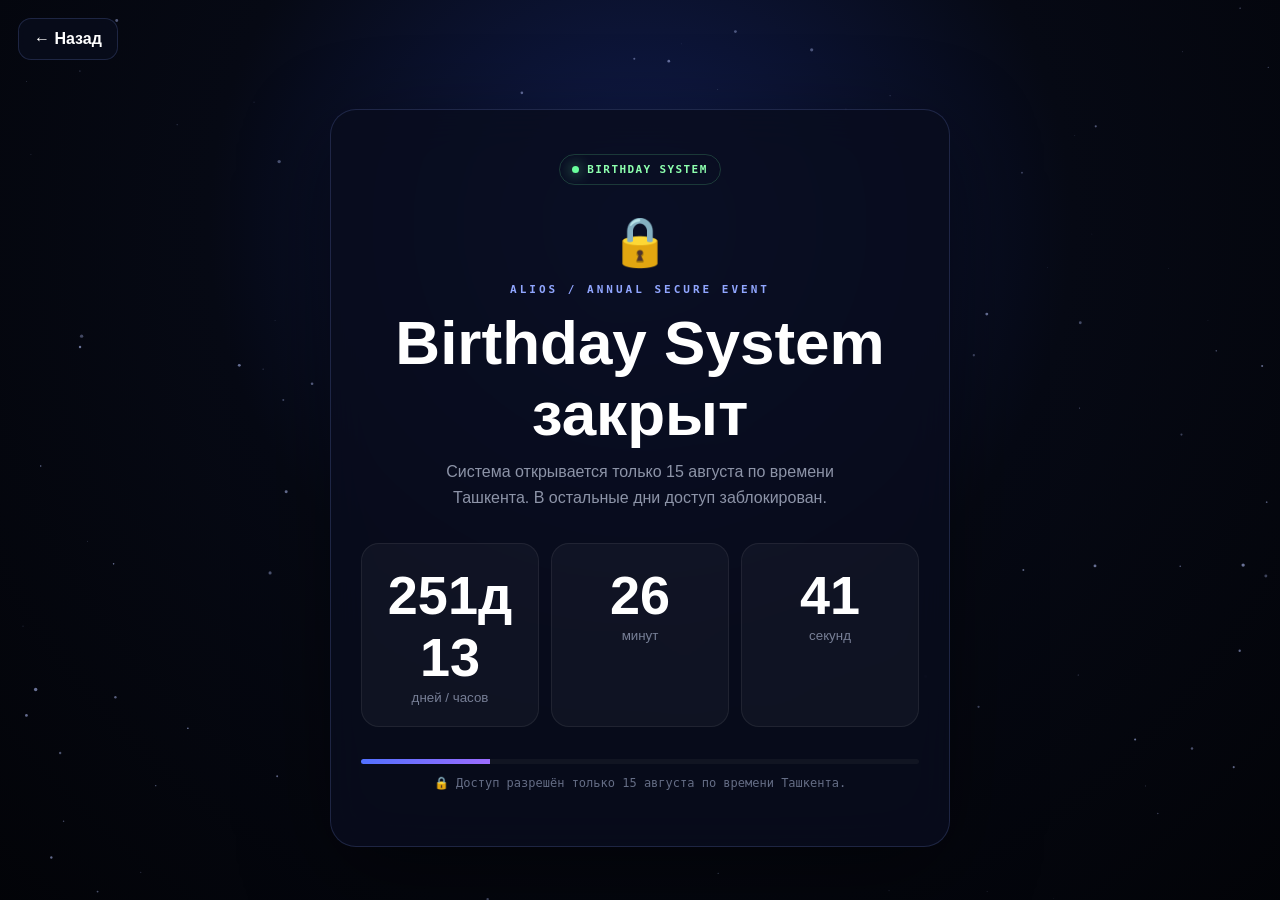
==== commit 9dec494f: "Force refresh Birthday assets v2" ====
--- a/birthday/index.html
+++ b/birthday/index.html
@@ -1 +1 @@
-<!DOCTYPE html><html lang="ru"><head><meta charset="UTF-8"><meta name="viewport" content="width=device-width,initial-scale=1.0,viewport-fit=cover"><meta name="theme-color" content="#03050a"><title>Muhammadali • Birthday System</title><link rel="stylesheet" href="main.css?v=20260815-1"></head><body><canvas id="backgroundCanvas" aria-hidden="true"></canvas><nav class="system-nav"><a class="nav-pill no-select" href="../?v=20260815-1">← Назад</a></nav><div id="devIndicator" class="dev-indicator hidden">DEV MODE • ON</div><main id="lockedScreen" class="screen"><section class="glass-card lock-card"><div class="status-chip"><span class="dot"></span> BIRTHDAY SYSTEM</div><button id="lockEgg" class="lock-icon no-select" type="button" aria-label="Замок">🔒</button><p class="eyebrow">ALIOS / ANNUAL SECURE EVENT</p><h1>Birthday System закрыт</h1><p class="muted">Система открывается только 15 августа по времени Ташкента. В остальные дни доступ заблокирован.</p><div class="countdown"><div><span id="hours">00</span><small>дней / часов</small></div><div><span id="minutes">00</span><small>минут</small></div><div><span id="seconds">00</span><small>секунд</small></div></div><div class="progress"><div id="progressBar"></div></div><p id="lockStatus" class="tiny">Проверка времени системы...</p></section></main><main id="birthdayScreen" class="screen hidden"><canvas id="confetti"></canvas><section class="birthday-content"><p class="access">ACCESS GRANTED • AUGUST 15</p><button id="ageButton" class="age no-select" type="button">14</button><p class="hint no-select">Birthday System 14.0</p><h1 class="birthday-title no-select">С ДНЁМ РОЖДЕНИЯ,<span>МУХАММАДАЛИ!</span></h1><p class="lead">Birthday System <b>14.0</b> активен.</p><section class="terminal glass-card interactive-terminal"><div class="terminal-top"><span></span><span></span><span></span><b>alios@birthday:~</b></div><pre id="terminalText"></pre><div id="terminalHistory" class="terminal-history"></div><form id="terminalForm" class="terminal-input-row" autocomplete="off"><label>alios@muhammadali522:~$</label><input id="terminalInput" aria-label="AliOS terminal command" spellcheck="false" placeholder="help"/><button type="submit">↵</button></form></section><div class="actions"><button id="surpriseButton" class="primary-btn" type="button">Открыть подарок 🎁</button><button id="missionButton" class="ghost-btn" type="button">Mission 14 🚀</button></div><section id="secret" class="glass-card secret hidden"><p class="eyebrow">PERSONAL MESSAGE</p><h2>Новый уровень открыт.</h2><p>Продолжай создавать проекты, понимать код глубже и доводить идеи до работающего результата.</p><div class="badges"><span>💻 CODE</span><span>🧠 IDEAS</span><span>🛠 BUILD</span><span>🚀 LEVEL 14</span></div></section><section id="missionPanel" class="glass-card mission hidden"><p class="eyebrow">MISSION 14</p><h2>Четыре задания</h2><div class="mission-grid"><article><b>01</b><span>Сделать проект, которым будешь пользоваться.</span></article><article><b>02</b><span>Глубже изучить новую технологию.</span></article><article><b>03</b><span>Довести большой проект до версии 1.0.</span></article><article><b>04</b><span>15.08.2027 сравнить свой новый уровень.</span></article></div></section><section id="easterEgg" class="easter-egg hidden"><div class="easter-window"><p class="eyebrow">HIDDEN MODULE FOUND</p><h2>AliOS Birthday System v14.0</h2><div class="boot-list"><span>CORE .............. ONLINE</span><span>CREATIVITY ........ 100%</span><span>CURIOSITY .......... 100%</span><span>CODING MODE ........ ENABLED</span><span>NEW LEVEL .......... UNLOCKED</span></div><button id="closeEgg" class="primary-btn" type="button">Закрыть модуль</button></div></section><footer>15.08.2012 • ANNUAL ACCESS</footer></section></main><script src="main.js?v=20260815-1"></script></body></html>+<!DOCTYPE html><html lang="ru"><head><meta charset="UTF-8"><meta name="viewport" content="width=device-width,initial-scale=1.0,viewport-fit=cover"><meta name="theme-color" content="#03050a"><meta http-equiv="Cache-Control" content="no-cache, no-store, must-revalidate"><meta http-equiv="Pragma" content="no-cache"><meta http-equiv="Expires" content="0"><title>Muhammadali • Birthday System</title><link rel="stylesheet" href="main.css?v=20260815-2"></head><body><canvas id="backgroundCanvas" aria-hidden="true"></canvas><nav class="system-nav"><a class="nav-pill no-select" href="../?v=20260815-2">← Назад</a></nav><div id="devIndicator" class="dev-indicator hidden">DEV MODE • ON</div><main id="lockedScreen" class="screen"><section class="glass-card lock-card"><div class="status-chip"><span class="dot"></span> BIRTHDAY SYSTEM</div><button id="lockEgg" class="lock-icon no-select" type="button" aria-label="Замок">🔒</button><p class="eyebrow">ALIOS / ANNUAL SECURE EVENT</p><h1>Birthday System закрыт</h1><p class="muted">Система открывается только 15 августа по времени Ташкента. В остальные дни доступ заблокирован.</p><div class="countdown"><div><span id="hours">00</span><small>дней / часов</small></div><div><span id="minutes">00</span><small>минут</small></div><div><span id="seconds">00</span><small>секунд</small></div></div><div class="progress"><div id="progressBar"></div></div><p id="lockStatus" class="tiny">Проверка времени системы...</p></section></main><main id="birthdayScreen" class="screen hidden"><canvas id="confetti"></canvas><section class="birthday-content"><p class="access">ACCESS GRANTED • AUGUST 15</p><button id="ageButton" class="age no-select" type="button">14</button><p class="hint no-select">Birthday System 14.0</p><h1 class="birthday-title no-select">С ДНЁМ РОЖДЕНИЯ,<span>МУХАММАДАЛИ!</span></h1><p class="lead">Birthday System <b>14.0</b> активен.</p><section class="terminal glass-card interactive-terminal"><div class="terminal-top"><span></span><span></span><span></span><b>alios@birthday:~</b></div><pre id="terminalText"></pre><div id="terminalHistory" class="terminal-history"></div><form id="terminalForm" class="terminal-input-row" autocomplete="off"><label>alios@muhammadali522:~$</label><input id="terminalInput" aria-label="AliOS terminal command" spellcheck="false" placeholder="help"/><button type="submit">↵</button></form></section><div class="actions"><button id="surpriseButton" class="primary-btn" type="button">Открыть подарок 🎁</button><button id="missionButton" class="ghost-btn" type="button">Mission 14 🚀</button></div><section id="secret" class="glass-card secret hidden"><p class="eyebrow">PERSONAL MESSAGE</p><h2>Новый уровень открыт.</h2><p>Продолжай создавать проекты, понимать код глубже и доводить идеи до работающего результата.</p><div class="badges"><span>💻 CODE</span><span>🧠 IDEAS</span><span>🛠 BUILD</span><span>🚀 LEVEL 14</span></div></section><section id="missionPanel" class="glass-card mission hidden"><p class="eyebrow">MISSION 14</p><h2>Четыре задания</h2><div class="mission-grid"><article><b>01</b><span>Сделать проект, которым будешь пользоваться.</span></article><article><b>02</b><span>Глубже изучить новую технологию.</span></article><article><b>03</b><span>Довести большой проект до версии 1.0.</span></article><article><b>04</b><span>15.08.2027 сравнить свой новый уровень.</span></article></div></section><section id="easterEgg" class="easter-egg hidden"><div class="easter-window"><p class="eyebrow">HIDDEN MODULE FOUND</p><h2>AliOS Birthday System v14.0</h2><div class="boot-list"><span>CORE .............. ONLINE</span><span>CREATIVITY ........ 100%</span><span>CURIOSITY .......... 100%</span><span>CODING MODE ........ ENABLED</span><span>NEW LEVEL .......... UNLOCKED</span></div><button id="closeEgg" class="primary-btn" type="button">Закрыть модуль</button></div></section><footer>15.08.2012 • ANNUAL ACCESS</footer></section></main><script src="main.js?v=20260815-2"></script></body></html>
